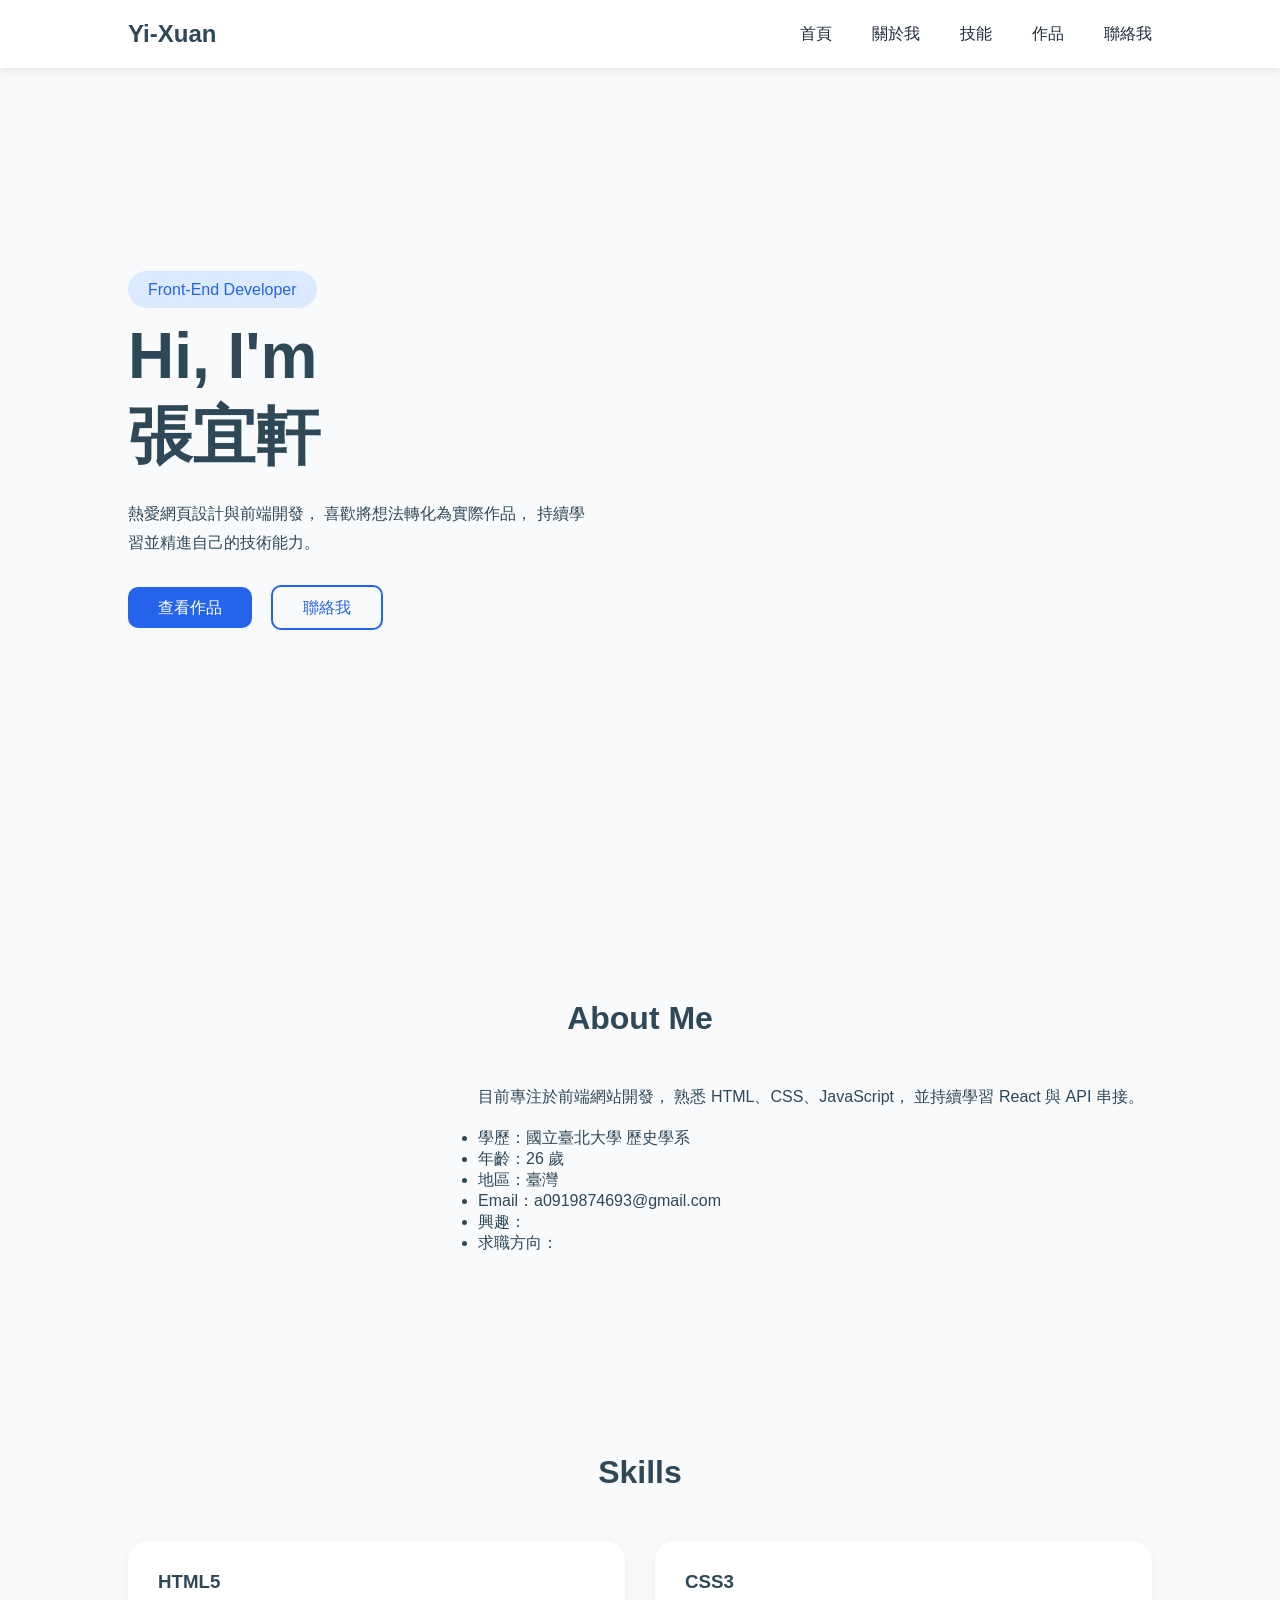
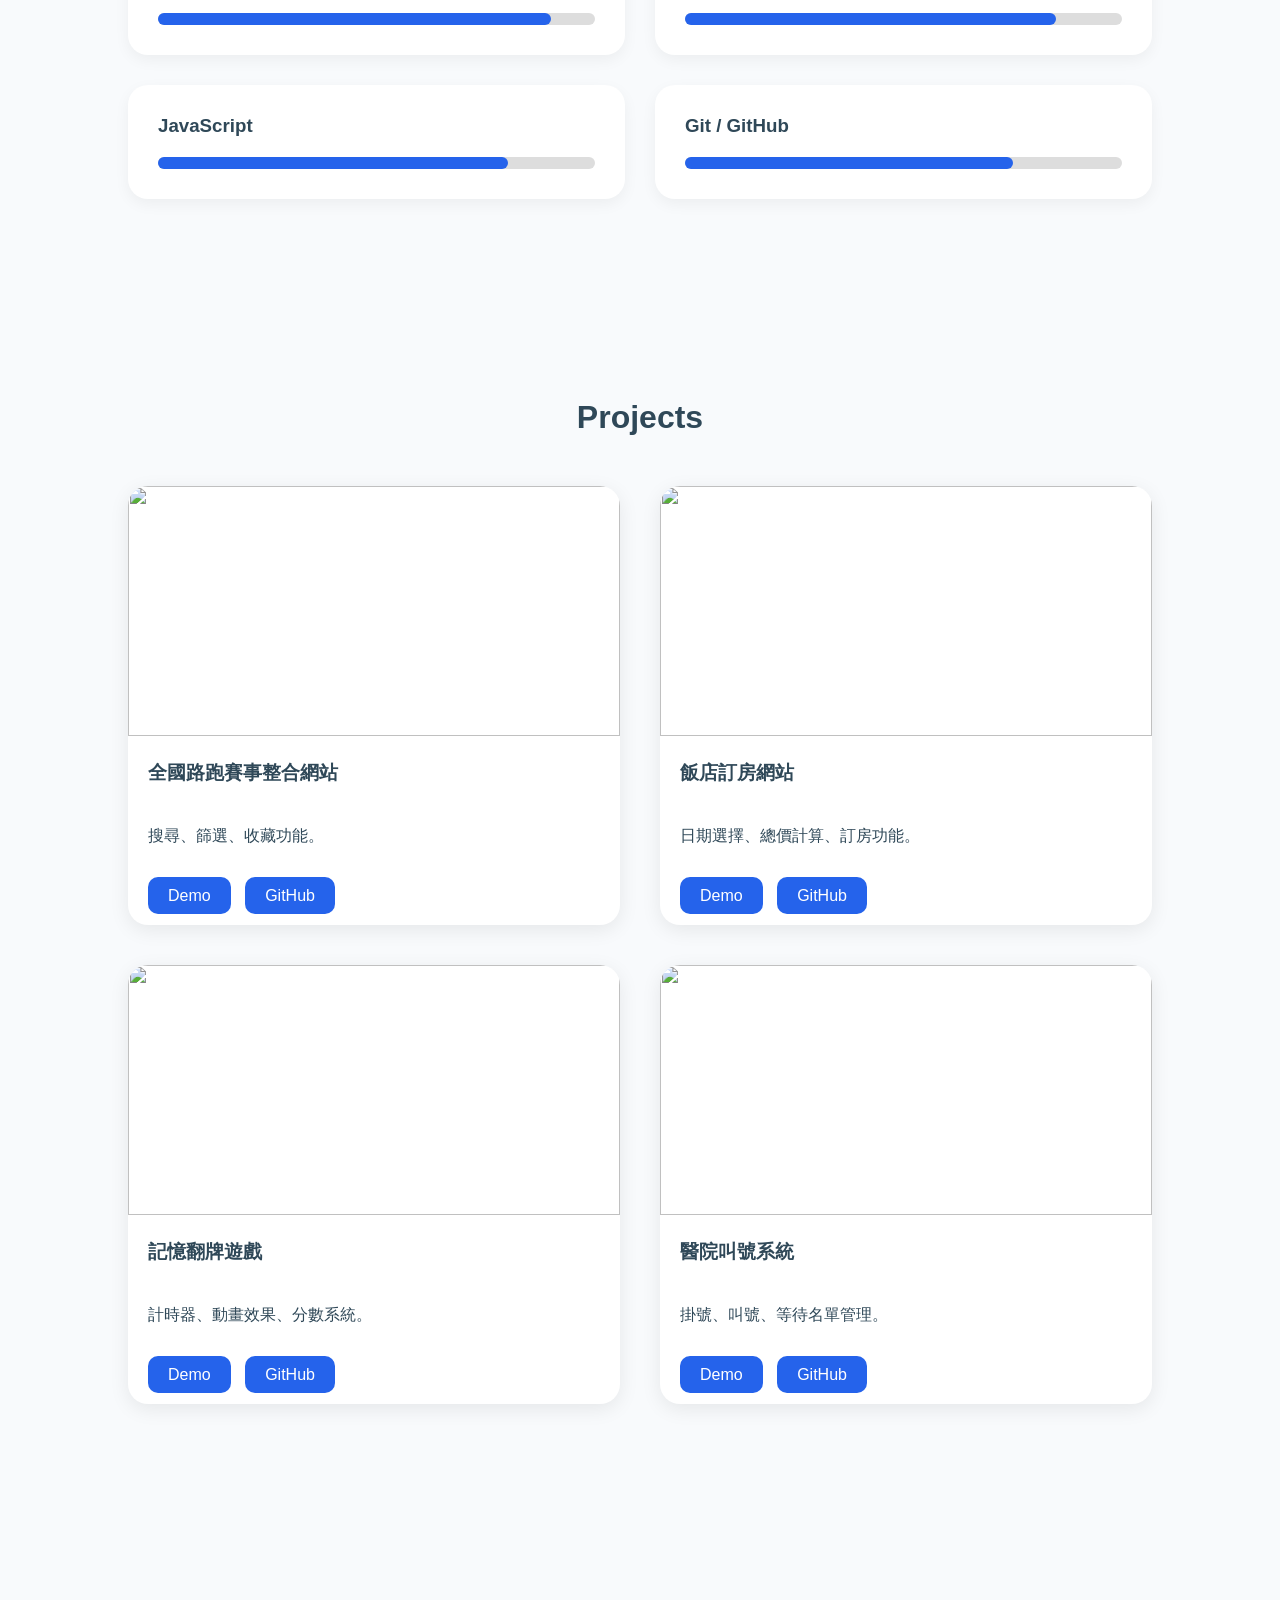
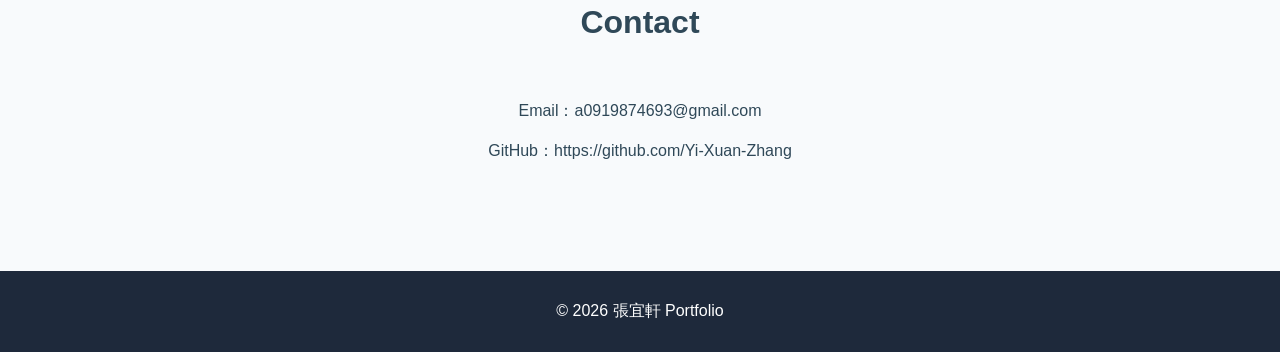
==== protfolio/index.html @ ab085207 "更新模板" ====
<!DOCTYPE html>
<html lang="zh-TW">

<head>
  <meta charset="UTF-8">
  <title>張宜軒的作品集</title>
</head>
<link rel="stylesheet" href="style.css">

<body>
  <!-- navbar -->
  <nav>
    <div class="logo">Yi-Xuan</div>
    <ul class="nav-links">
      <li><a href="#home">首頁</a></li>
      <li><a href="#about">關於我</a></li>
      <li><a href="#skills">技能</a></li>
      <li><a href="#projects">作品</a></li>
      <li><a href="#contact">聯絡我</a></li>
    </ul>
    <div class="menu-btn" id="menu-btn">
      ☰
    </div>
  </nav>
  <!-- Hero -->
  <section id="home" class="hero">
    <div class="hero-text">
      <span class="tag">Front-End Developer</span>

      <h1>Hi, I'm <br>張宜軒</h1>
      <p>
        熱愛網頁設計與前端開發，
        喜歡將想法轉化為實際作品，
        持續學習並精進自己的技術能力。
      </p>
      <a href="#projects" class="btn">查看作品</a>
      <a href="#contact" class="btn btn-outline">聯絡我</a>
    </div>
    <div class="hero-img">
      <img src="images/profile.jpg" alt="">
    </div>
  </section>

  <!-- About -->
  <section id="about">
    <h2>About Me</h2>
    <div class="about-content">
      <img src="images/profile.jpg" alt="">
      <div>
        <p>
          目前專注於前端網站開發，
          熟悉 HTML、CSS、JavaScript，
          並持續學習 React 與 API 串接。
        </p>
        <ul>
          <li>學歷：國立臺北大學 歷史學系</li>
          <li>年齡：26 歲</li>
          <li>地區：臺灣</li>
          <li>Email：a0919874693@gmail.com</li>
          <li>興趣：</li>
          <li>求職方向：</li>
        </ul>
      </div>
    </div>
  </section>

  <!-- Skills -->
  <section id="skills">
    <h2>Skills</h2>
    <div class="skills-grid">
      <div class="skill-card">
        <h3>HTML5</h3>
        <div class="bar"><span style="width:90%"></span>
        </div>
      </div>
      <div class="skill-card">
        <h3>CSS3</h3>
        <div class="bar"><span style="width:85%"></span>
        </div>
      </div>
      <div class="skill-card">
        <h3>JavaScript</h3>
        <div class="bar"><span style="width:80%"></span>
        </div>
      </div>
      <div class="skill-card">
        <h3>Git / GitHub</h3>
        <div class="bar">
          <span style="width:75%"></span>
        </div>
      </div>
    </div>
  </section>

  <!-- Projects -->
  <section id="projects">
    <h2>Projects</h2>
    <div class="project-grid">
      <div class="project-card">
        <img src="images/running.jpg" alt="">
        <h3>全國路跑賽事整合網站</h3>
        <p>搜尋、篩選、收藏功能。</p>
        <div class="project-btns">
          <a href="#">Demo</a>
          <a href="#">GitHub</a>
        </div>
      </div>
      <div class="project-card">
        <img src="images/hotel.jpg" alt="">
        <h3>飯店訂房網站</h3>
        <p>日期選擇、總價計算、訂房功能。</p>
        <div class="project-btns">
          <a href="#">Demo</a>
          <a href="#">GitHub</a>
        </div>
      </div>

      <div class="project-card">
        <img src="images/memory.jpg" alt="">
        <h3>記憶翻牌遊戲</h3>
        <p>計時器、動畫效果、分數系統。</p>
        <div class="project-btns">
          <a href="#">Demo</a>
          <a href="#">GitHub</a>
        </div>
      </div>
      <div class="project-card">
        <img src="images/hospital.jpg" alt="">
        <h3>醫院叫號系統</h3>
        <p>掛號、叫號、等待名單管理。</p>
        <div class="project-btns">
          <a href="#">Demo</a>
          <a href="#">GitHub</a>
        </div>
      </div>
    </div>

  </section>
  <!-- Contact -->
  <section id="contact">
    <h2>Contact</h2>
    <div class="contact-info">
      <p>Email：a0919874693@gmail.com</p>
      <p>GitHub：https://github.com/Yi-Xuan-Zhang</p>
    </div>
  </section>

  <footer>
    © 2026 張宜軒 Portfolio
  </footer>

  <script src="script.js"></script>
</body>

</html>
---- protfolio/style.css ----
* {
    margin: 0;
    padding: 0;
    box-sizing: border-box;
}

html {
    scroll-behavior: smooth;
}

body {
    font-family: "Segoe UI", sans-serif;
    color:  #2F4858;
    background: #f8fafc;
}

section {
    padding: 100px 10%;
}

h2 {
    text-align: center;
    margin-bottom: 50px;
    font-size: 2rem;
}

nav {
    position: fixed;
    top: 0;
    width: 100%;
    background: white;
    padding: 20px 10%;
    display: flex;
    justify-content: space-between;
    align-items: center;
    box-shadow: 0 2px 10px rgba(0, 0, 0, .1);
    z-index: 1000;
}

.logo {
    font-size: 1.5rem;
    font-weight: bold;
}

.nav-links {
    display: flex;
    gap: 40px;
    list-style: none;
}

.nav-links a {
    text-decoration: none;
    color: #1e293b;
}

.hero {
    min-height: 100vh;
    display: flex;
    align-items: center;
    gap: 80px;
}

.hero-text {
    flex: 1;
}

.hero-text h1 {
    font-size: 4rem;
    margin: 20px 0;
}

.hero-text p {
    margin-bottom: 40px;
    line-height: 1.8;
}

.hero-img {
    flex: 1;
}

.hero-img img {
    width: 100%;
    border-radius: 30px;
}

.tag {
    background: #dbeafe;
    color: #2563eb;
    padding: 10px 20px;
    border-radius: 30px;
}

.btn {
    background: #2563eb;
    color: white;
    text-decoration: none;
    padding: 12px 30px;
    border-radius: 10px;
    margin-right: 15px;
}

.btn-outline {
    background: transparent;
    border: 2px solid #2563eb;
    color: #2563eb;
}

.about-content {
    display: flex;
    gap: 50px;
    align-items: center;
}

.about-content img {
    width: 300px;
    border-radius: 20px;
}

.about-content ul {
    margin-top: 20px;
}

.skills-grid {
    display: grid;
    grid-template-columns: repeat(2, 1fr);
    gap: 30px;
}

.skill-card {
    background: white;
    padding: 30px;
    border-radius: 20px;
    box-shadow: 0 5px 15px rgba(0, 0, 0, .05);
}

.bar {
    height: 12px;
    background: #ddd;
    border-radius: 20px;
    margin-top: 20px;
}

.bar span {
    display: block;
    height: 100%;
    background: #2563eb;
    border-radius: 20px;
}

.project-grid {
    display: grid;
    grid-template-columns: repeat(2, 1fr);
    gap: 40px;
}

.project-card {
    background: white;
    border-radius: 20px;
    overflow: hidden;
    box-shadow: 0 5px 20px rgba(0, 0, 0, .08);
}

.project-card img {
    width: 100%;
    height: 250px;
    object-fit: cover;
}

.project-card h3,
.project-card p {
    padding: 20px;
}

.project-btns {
    padding: 20px;
}

.project-btns a {
    text-decoration: none;
    background: #2563eb;
    color: white;
    padding: 10px 20px;
    border-radius: 10px;
    margin-right: 10px;
}

.contact-info {
    text-align: center;
    line-height: 2.5;
}

footer {
    background: #1e293b;
    color: white;
    text-align: center;
    padding: 30px;
}
/* 手機版RWD */
.menu-btn {
    display: none;
    cursor: pointer;
    font-size: 2rem;
}

@media (max-width:768px) {

    .hero,
    .about-content {
        flex-direction: column;
    }

    .project-grid,
    .skills-grid {
        grid-template-columns: 1fr;
    }

    .menu-btn {
        display: block;
    }

    .nav-links {
        display: none;
        position: absolute;
        top: 80px;
        left: 0;
        width: 100%;
        background: white;
        flex-direction: column;
        text-align: center;
        padding: 20px;
    }

    .nav-links.show {
        display: flex;
    }

    .hero-text h1 {
        font-size: 3rem;
    }
}
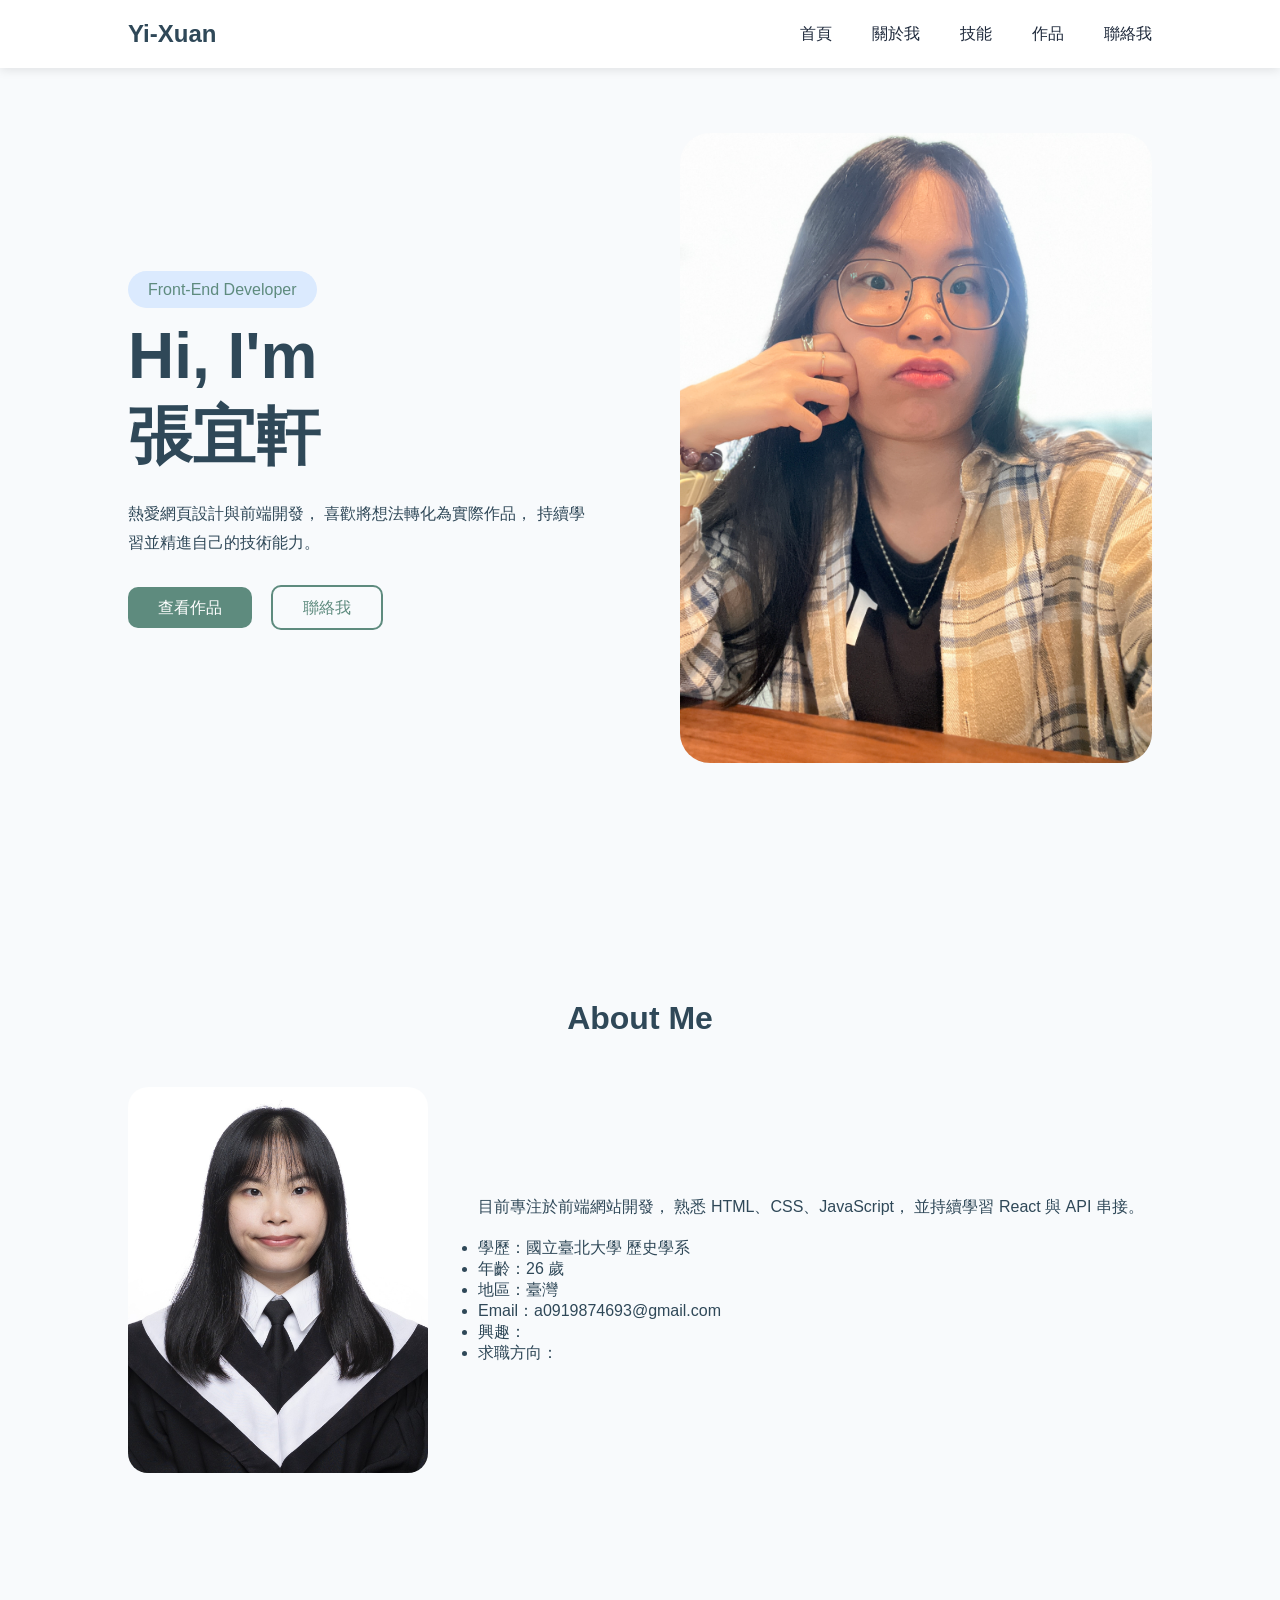
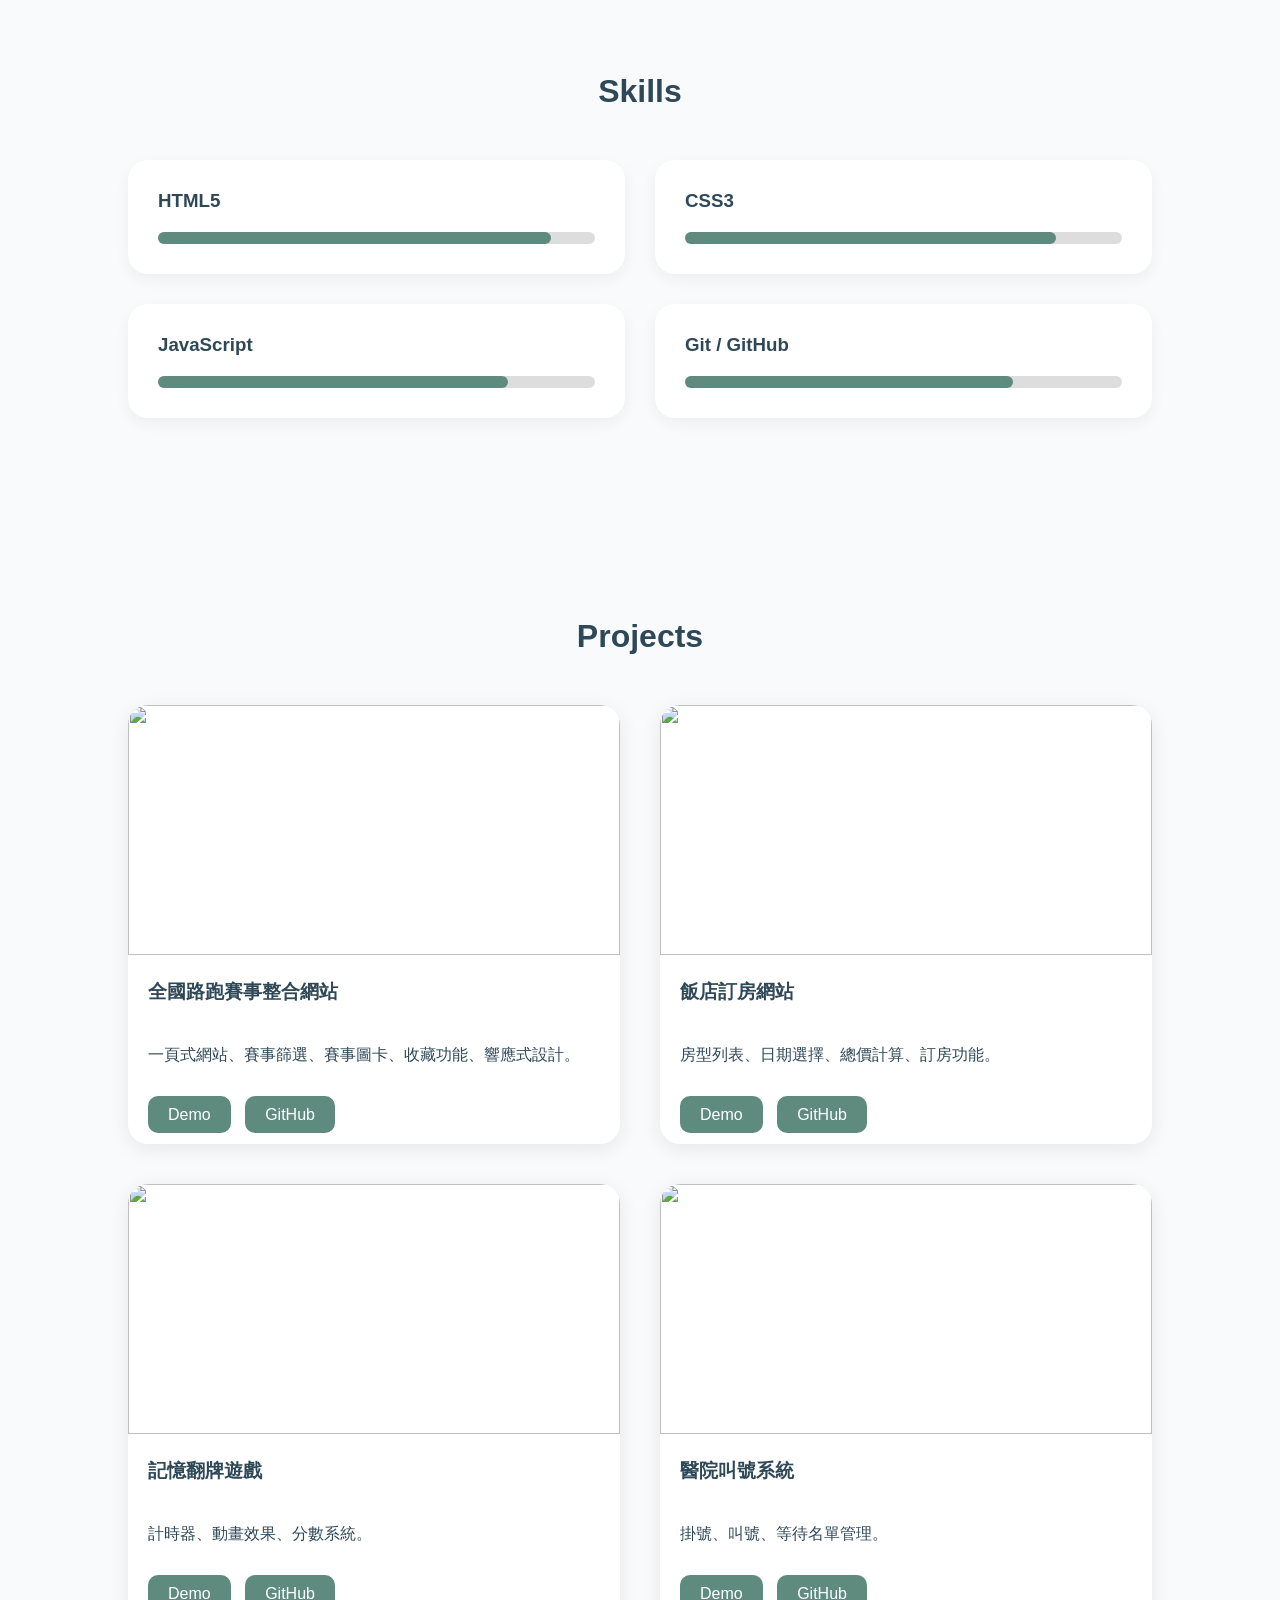
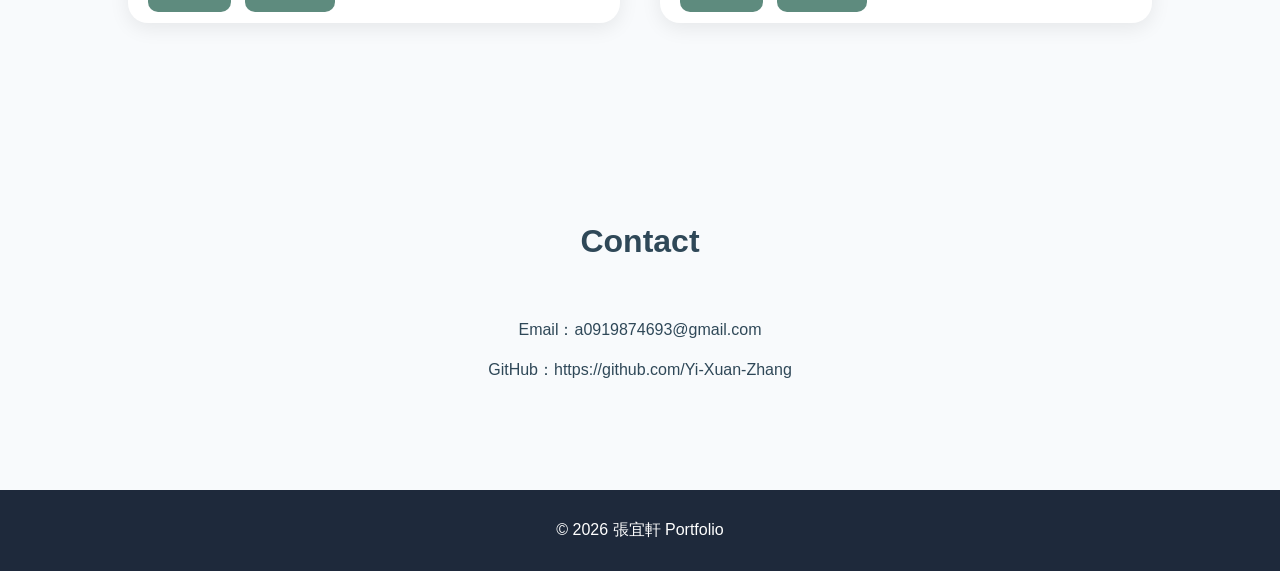
==== commit d1a1e621: "更新照片" ====
--- a/protfolio/index.html
+++ b/protfolio/index.html
@@ -6,6 +6,7 @@
   <title>張宜軒的作品集</title>
 </head>
 <link rel="stylesheet" href="style.css">
+<script src="https://kit.fontawesome.com/your-kit.js" crossorigin="anonymous"></script>
 
 <body>
   <!-- navbar -->
@@ -37,7 +38,7 @@
       <a href="#contact" class="btn btn-outline">聯絡我</a>
     </div>
     <div class="hero-img">
-      <img src="images/profile.jpg" alt="">
+      <img src="./image/profile.JPG" alt="">
     </div>
   </section>
 
@@ -45,7 +46,7 @@
   <section id="about">
     <h2>About Me</h2>
     <div class="about-content">
-      <img src="images/profile.jpg" alt="">
+      <img src="./image/畢業照.JPG" alt="">
       <div>
         <p>
           目前專注於前端網站開發，
@@ -99,7 +100,7 @@
       <div class="project-card">
         <img src="images/running.jpg" alt="">
         <h3>全國路跑賽事整合網站</h3>
-        <p>搜尋、篩選、收藏功能。</p>
+        <p>一頁式網站、賽事篩選、賽事圖卡、收藏功能、響應式設計。</p>
         <div class="project-btns">
           <a href="#">Demo</a>
           <a href="#">GitHub</a>
@@ -108,7 +109,7 @@
       <div class="project-card">
         <img src="images/hotel.jpg" alt="">
         <h3>飯店訂房網站</h3>
-        <p>日期選擇、總價計算、訂房功能。</p>
+        <p>房型列表、日期選擇、總價計算、訂房功能。</p>
         <div class="project-btns">
           <a href="#">Demo</a>
           <a href="#">GitHub</a>
--- a/protfolio/style.css
+++ b/protfolio/style.css
@@ -85,13 +85,13 @@
 
 .tag {
     background: #dbeafe;
-    color: #2563eb;
+    color: #5E8B7E;
     padding: 10px 20px;
     border-radius: 30px;
 }
 
 .btn {
-    background: #2563eb;
+    background: #5E8B7E;
     color: white;
     text-decoration: none;
     padding: 12px 30px;
@@ -101,8 +101,8 @@
 
 .btn-outline {
     background: transparent;
-    border: 2px solid #2563eb;
-    color: #2563eb;
+    border: 2px solid #5E8B7E;
+    color: #5E8B7E;
 }
 
 .about-content {
@@ -143,7 +143,7 @@
 .bar span {
     display: block;
     height: 100%;
-    background: #2563eb;
+    background: #5E8B7E;
     border-radius: 20px;
 }
 
@@ -177,7 +177,7 @@
 
 .project-btns a {
     text-decoration: none;
-    background: #2563eb;
+    background: #5E8B7E;
     color: white;
     padding: 10px 20px;
     border-radius: 10px;
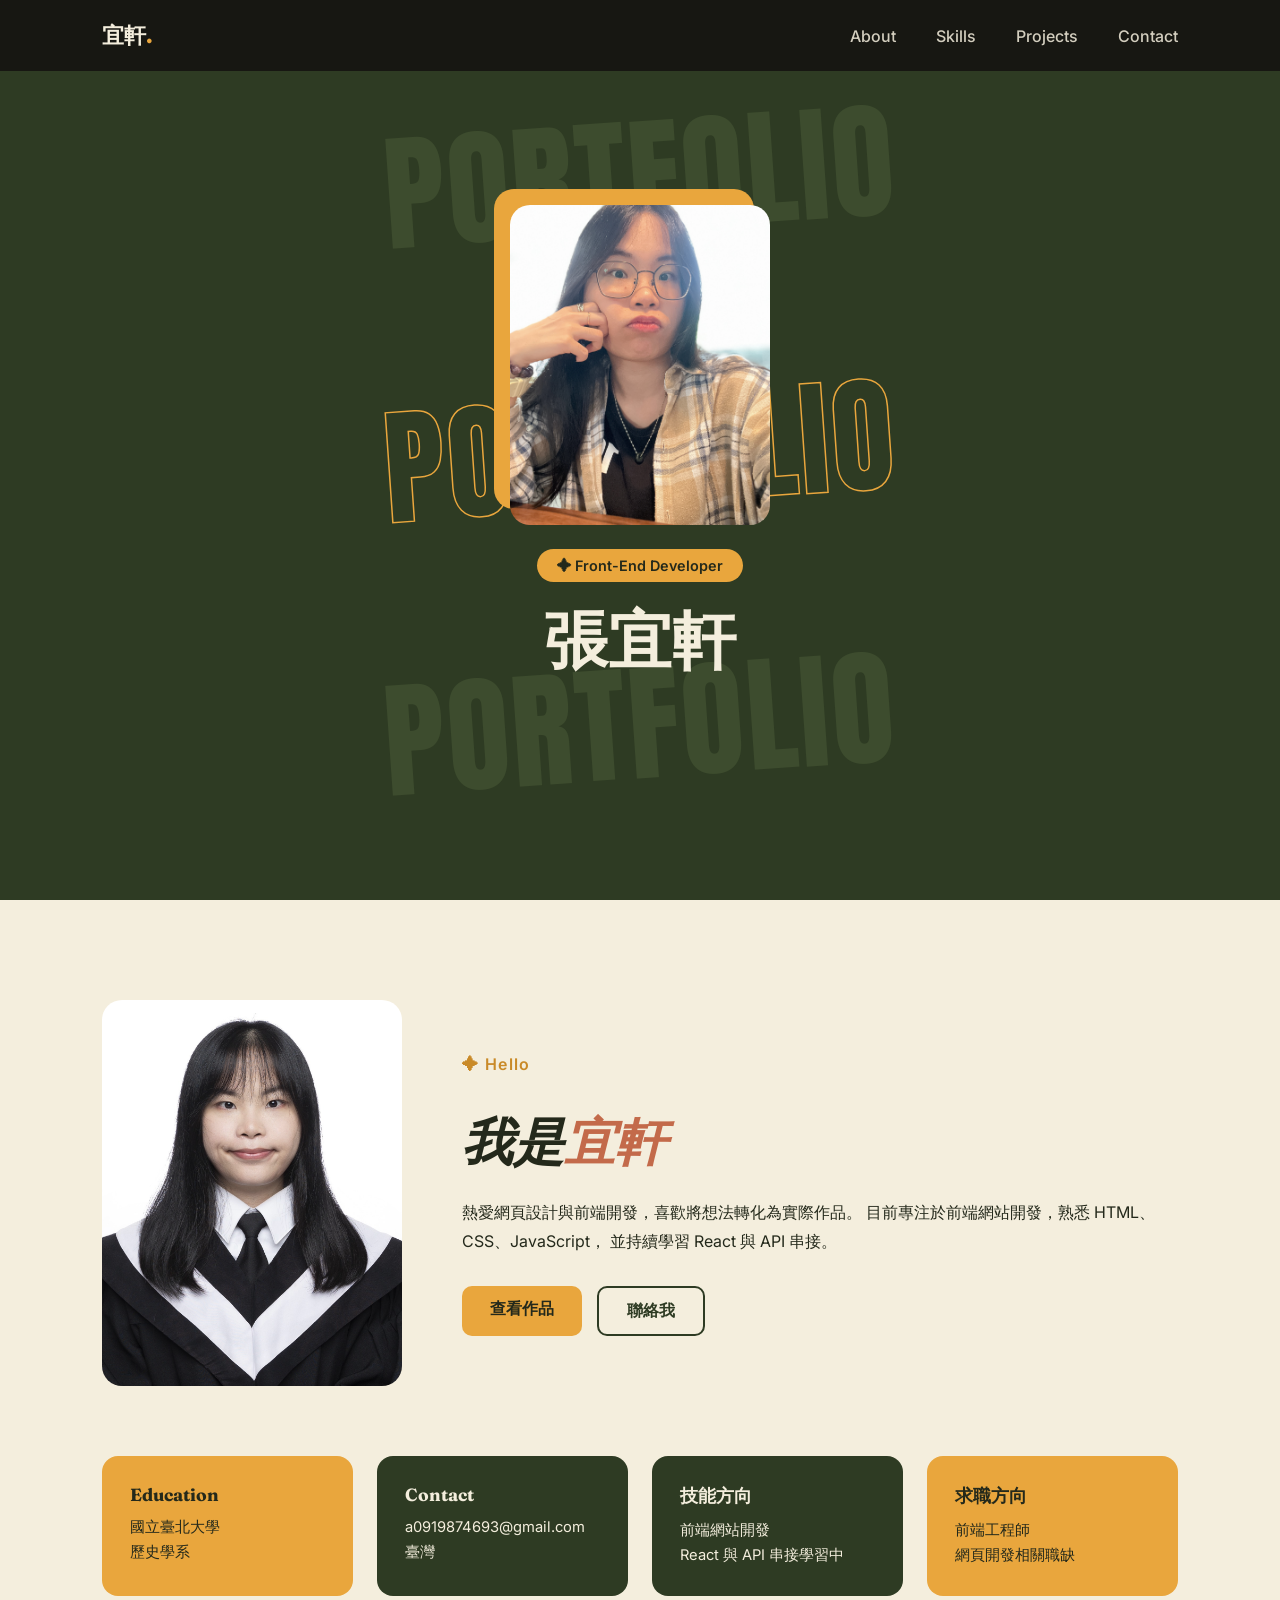
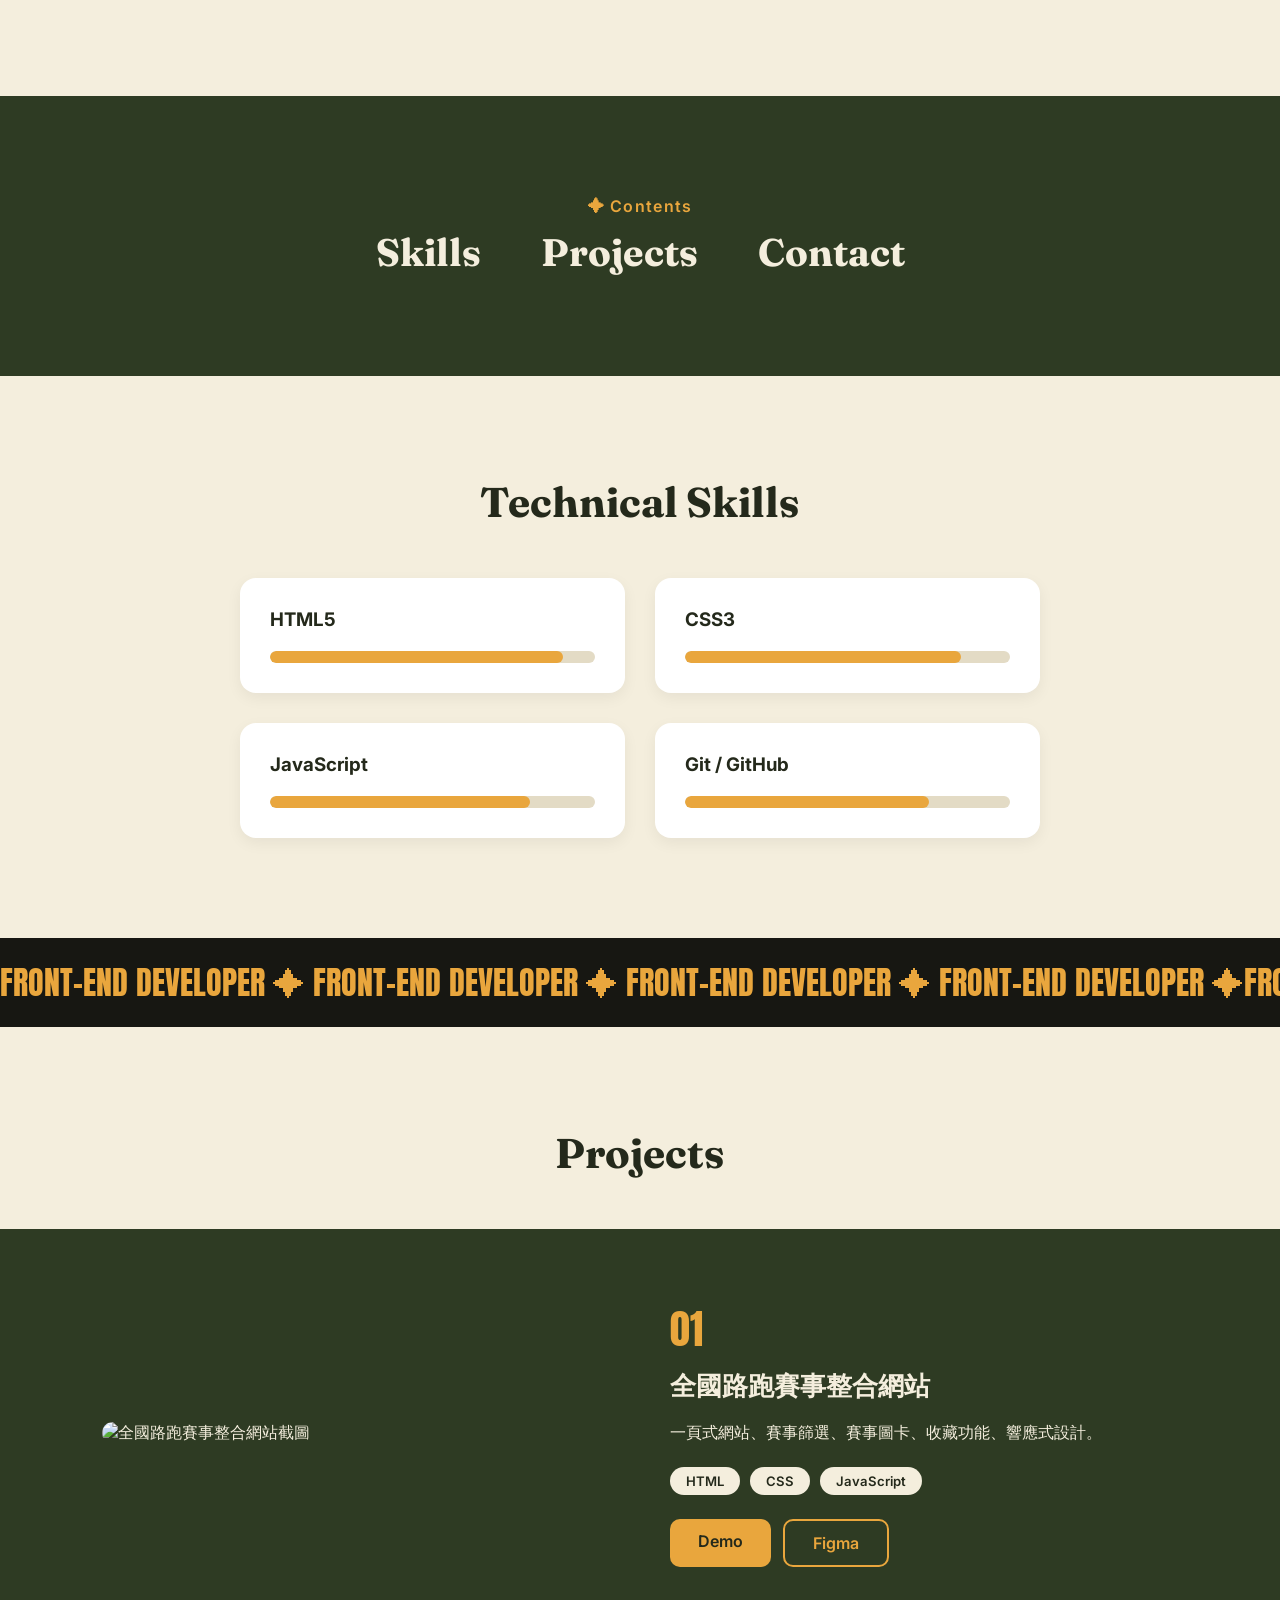
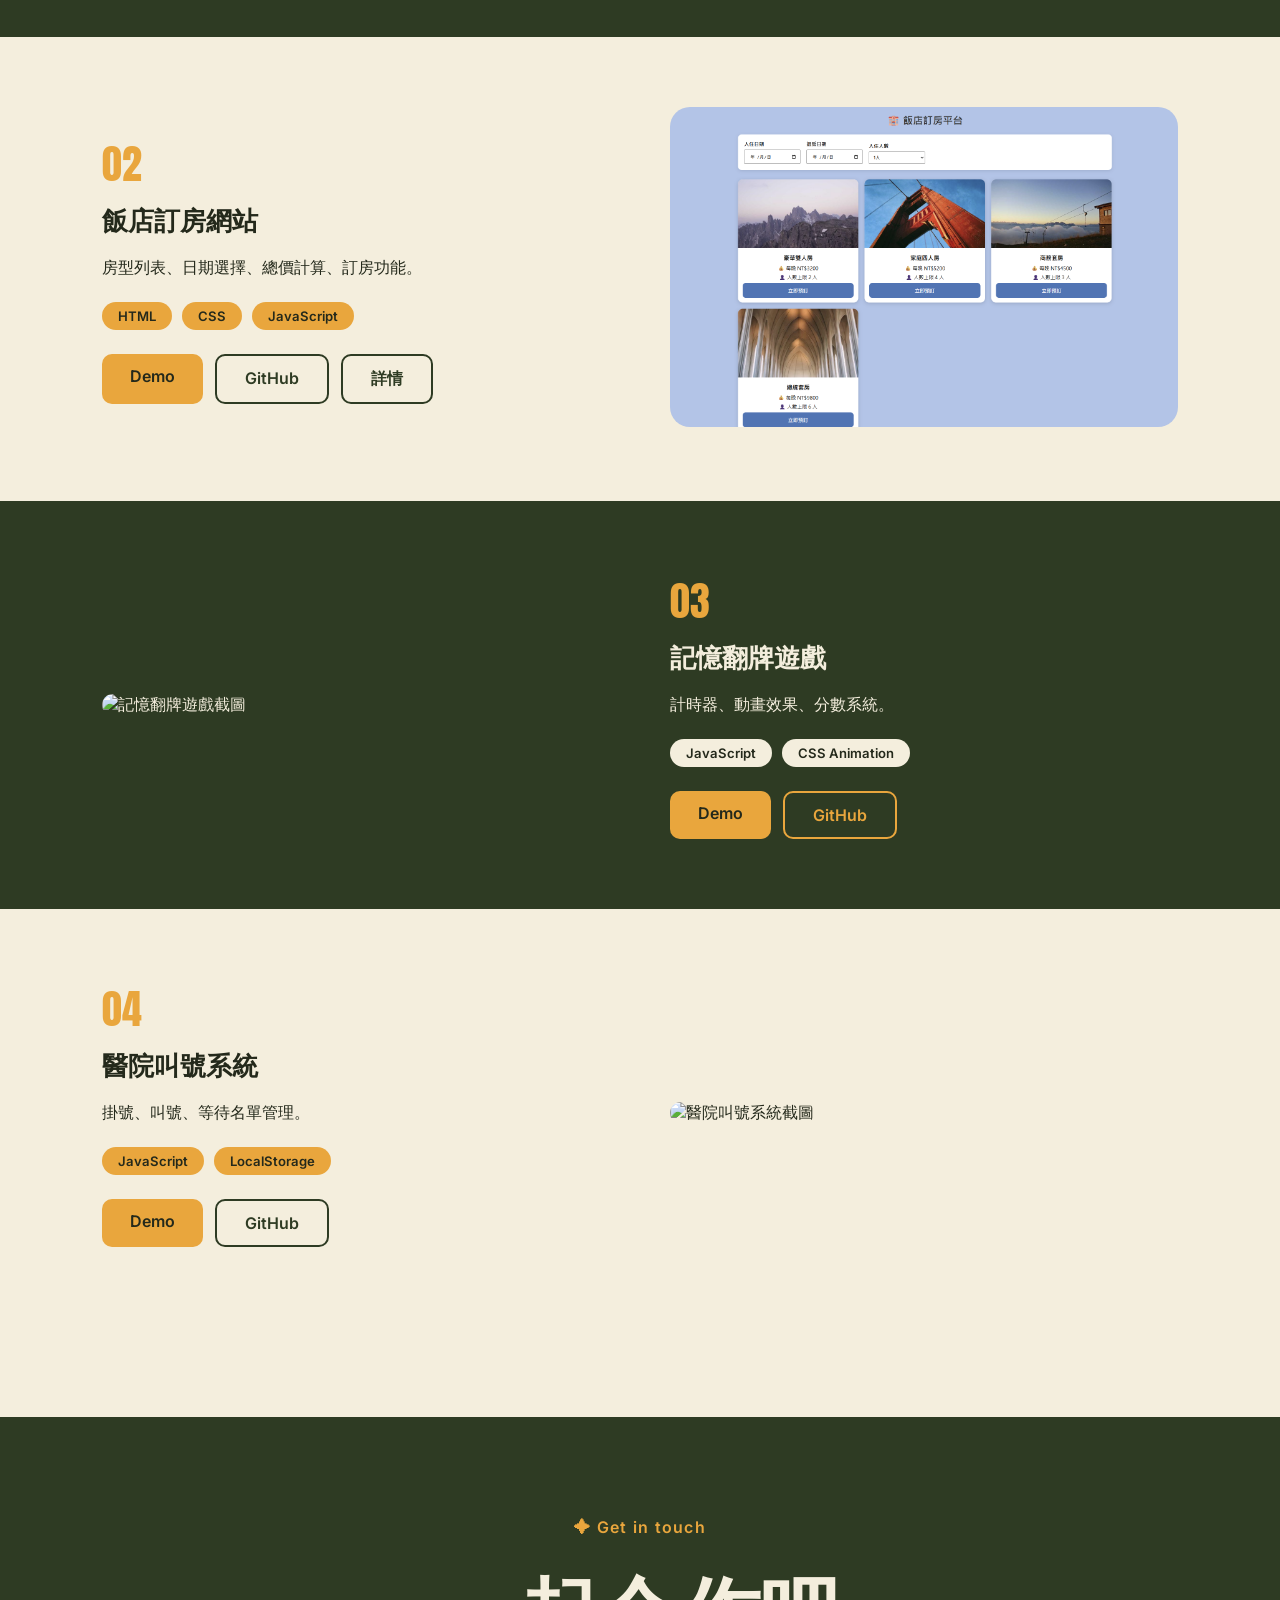
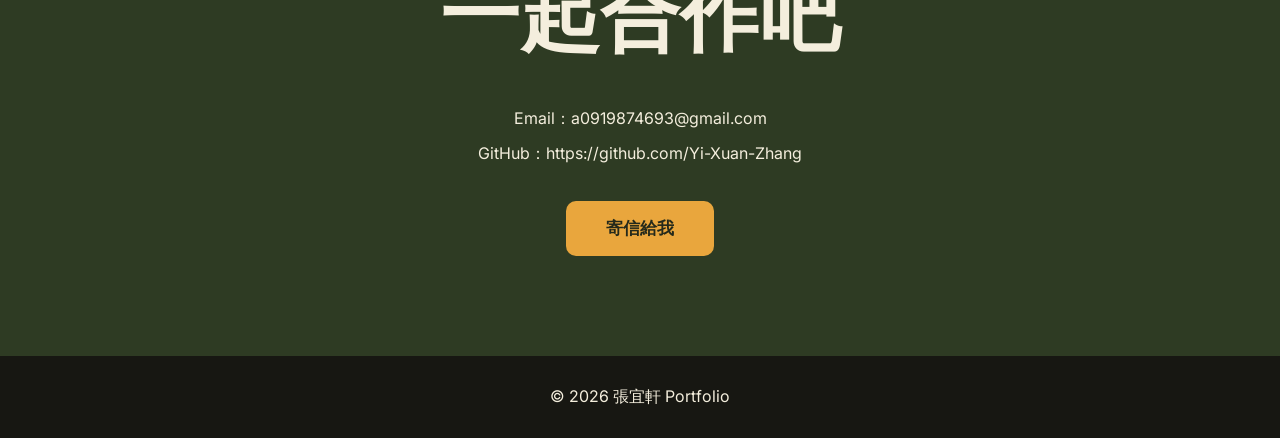
==== commit b3930d91: "更新" ====
--- a/protfolio/index.html
+++ b/protfolio/index.html
@@ -3,147 +3,210 @@
 
 <head>
   <meta charset="UTF-8">
+  <meta name="viewport" content="width=device-width, initial-scale=1.0">
   <title>張宜軒的作品集</title>
+  <link rel="preconnect" href="https://fonts.googleapis.com">
+  <link rel="preconnect" href="https://fonts.gstatic.com" crossorigin>
+  <link href="https://fonts.googleapis.com/css2?family=Anton&family=Fraunces:ital,wght@0,600;0,700;0,900;1,600&family=Inter:wght@400;500;600&display=swap" rel="stylesheet">
+  <link rel="stylesheet" href="style.css">
 </head>
-<link rel="stylesheet" href="style.css">
-<script src="https://kit.fontawesome.com/your-kit.js" crossorigin="anonymous"></script>
 
 <body>
-  <!-- navbar -->
+  <!-- Nav -->
   <nav>
-    <div class="logo">Yi-Xuan</div>
-    <ul class="nav-links">
-      <li><a href="#home">首頁</a></li>
-      <li><a href="#about">關於我</a></li>
-      <li><a href="#skills">技能</a></li>
-      <li><a href="#projects">作品</a></li>
-      <li><a href="#contact">聯絡我</a></li>
+    <div class="logo">宜軒<span class="dot">.</span></div>
+    <ul class="nav-links" id="nav-links">
+      <li><a href="#about">About</a></li>
+      <li><a href="#skills">Skills</a></li>
+      <li><a href="#projects">Projects</a></li>
+      <li><a href="#contact">Contact</a></li>
     </ul>
-    <div class="menu-btn" id="menu-btn">
-      ☰
-    </div>
+    <button class="menu-btn" id="menu-btn" aria-label="開啟選單" aria-expanded="false">☰</button>
   </nav>
+
   <!-- Hero -->
-  <section id="home" class="hero">
-    <div class="hero-text">
-      <span class="tag">Front-End Developer</span>
-
-      <h1>Hi, I'm <br>張宜軒</h1>
-      <p>
-        熱愛網頁設計與前端開發，
-        喜歡將想法轉化為實際作品，
-        持續學習並精進自己的技術能力。
-      </p>
-      <a href="#projects" class="btn">查看作品</a>
-      <a href="#contact" class="btn btn-outline">聯絡我</a>
-    </div>
-    <div class="hero-img">
-      <img src="./image/profile.JPG" alt="">
-    </div>
-  </section>
-
-  <!-- About -->
-  <section id="about">
-    <h2>About Me</h2>
-    <div class="about-content">
-      <img src="./image/畢業照.JPG" alt="">
-      <div>
+  <section class="hero" id="home">
+    <div class="hero-marquee" aria-hidden="true">
+      <span>PORTFOLIO</span>
+      <span class="outline">PORTFOLIO</span>
+      <span>PORTFOLIO</span>
+    </div>
+    <div class="hero-inner">
+      <div class="hero-photo-wrap">
+        <img class="hero-photo" src="./image/profile.JPG" alt="張宜軒">
+      </div>
+      <div class="hero-caption">
+        <span class="tag">✦ Front-End Developer</span>
+        <h1>張宜軒</h1>
+      </div>
+    </div>
+  </section>
+
+  <!-- Hello / About -->
+  <section class="hello" id="about">
+    <div class="hello-inner">
+      <img class="hello-photo" src="./image/畢業照.JPG" alt="張宜軒的畢業照">
+      <div class="hello-text">
+        <p class="eyebrow">✦ Hello</p>
+        <h2 class="script">我是<em>宜軒</em></h2>
         <p>
-          目前專注於前端網站開發，
-          熟悉 HTML、CSS、JavaScript，
+          熱愛網頁設計與前端開發，喜歡將想法轉化為實際作品。
+          目前專注於前端網站開發，熟悉 HTML、CSS、JavaScript，
           並持續學習 React 與 API 串接。
         </p>
-        <ul>
-          <li>學歷：國立臺北大學 歷史學系</li>
-          <li>年齡：26 歲</li>
-          <li>地區：臺灣</li>
-          <li>Email：a0919874693@gmail.com</li>
-          <li>興趣：</li>
-          <li>求職方向：</li>
-        </ul>
-      </div>
-    </div>
+        <div class="cta-group">
+          <a href="#projects" class="btn">查看作品</a>
+          <a href="#contact" class="btn btn-outline">聯絡我</a>
+        </div>
+      </div>
+    </div>
+
+    <div class="info-grid">
+      <div class="info-card card-mustard">
+        <h3>Education</h3>
+        <p>國立臺北大學<br>歷史學系</p>
+      </div>
+      <div class="info-card card-dark">
+        <h3>Contact</h3>
+        <p>a0919874693@gmail.com<br>臺灣</p>
+      </div>
+      <div class="info-card card-dark">
+        <h3>技能方向</h3>
+        <p>前端網站開發<br>React 與 API 串接學習中</p>
+      </div>
+      <div class="info-card card-mustard">
+        <h3>求職方向</h3>
+        <p>前端工程師<br>網頁開發相關職缺</p>
+      </div>
+    </div>
+  </section>
+
+  <!-- Contents 大字索引 -->
+  <section class="contents-banner">
+    <p class="eyebrow eyebrow-light">✦ Contents</p>
+    <ul>
+      <li><a href="#skills">Skills</a></li>
+      <li><a href="#projects">Projects</a></li>
+      <li><a href="#contact">Contact</a></li>
+    </ul>
   </section>
 
   <!-- Skills -->
   <section id="skills">
-    <h2>Skills</h2>
+    <h2>Technical Skills</h2>
     <div class="skills-grid">
       <div class="skill-card">
         <h3>HTML5</h3>
-        <div class="bar"><span style="width:90%"></span>
-        </div>
+        <div class="bar"><span style="width:90%"></span></div>
       </div>
       <div class="skill-card">
         <h3>CSS3</h3>
-        <div class="bar"><span style="width:85%"></span>
-        </div>
+        <div class="bar"><span style="width:85%"></span></div>
       </div>
       <div class="skill-card">
         <h3>JavaScript</h3>
-        <div class="bar"><span style="width:80%"></span>
-        </div>
+        <div class="bar"><span style="width:80%"></span></div>
       </div>
       <div class="skill-card">
         <h3>Git / GitHub</h3>
-        <div class="bar">
-          <span style="width:75%"></span>
-        </div>
-      </div>
-    </div>
-  </section>
+        <div class="bar"><span style="width:75%"></span></div>
+      </div>
+    </div>
+  </section>
+
+  <!-- 跑馬燈分隔 -->
+  <div class="marquee-banner" aria-hidden="true">
+    <div class="marquee-track">
+      <span>FRONT-END DEVELOPER ✦ FRONT-END DEVELOPER ✦ FRONT-END DEVELOPER ✦ FRONT-END DEVELOPER ✦ </span>
+      <span>FRONT-END DEVELOPER ✦ FRONT-END DEVELOPER ✦ FRONT-END DEVELOPER ✦ FRONT-END DEVELOPER ✦ </span>
+    </div>
+  </div>
 
   <!-- Projects -->
-  <section id="projects">
+  <section id="projects" class="projects">
     <h2>Projects</h2>
-    <div class="project-grid">
-      <div class="project-card">
-        <img src="images/running.jpg" alt="">
+
+    <div class="project-block">
+      <div class="project-media"><img src="images/running.jpg" alt="全國路跑賽事整合網站截圖"></div>
+      <div class="project-info">
+        <span class="project-num">01</span>
         <h3>全國路跑賽事整合網站</h3>
         <p>一頁式網站、賽事篩選、賽事圖卡、收藏功能、響應式設計。</p>
-        <div class="project-btns">
-          <a href="#">Demo</a>
-          <a href="#">GitHub</a>
-        </div>
-      </div>
-      <div class="project-card">
-        <img src="images/hotel.jpg" alt="">
+        <div class="tools-row">
+          <span class="tool-tag">HTML</span>
+          <span class="tool-tag">CSS</span>
+          <span class="tool-tag">JavaScript</span>
+        </div>
+        <div class="project-btns">
+          <a href="#" class="btn">Demo</a>
+          <a href="#" class="btn btn-outline">Figma</a>
+        </div>
+      </div>
+    </div>
+
+    <div class="project-block">
+      <div class="project-media"><img src="image/hotel-home.png" alt="飯店訂房網站截圖"></div>
+      <div class="project-info">
+        <span class="project-num">02</span>
         <h3>飯店訂房網站</h3>
         <p>房型列表、日期選擇、總價計算、訂房功能。</p>
-        <div class="project-btns">
-          <a href="#">Demo</a>
-          <a href="#">GitHub</a>
-        </div>
-      </div>
-
-      <div class="project-card">
-        <img src="images/memory.jpg" alt="">
+        <div class="tools-row">
+          <span class="tool-tag">HTML</span>
+          <span class="tool-tag">CSS</span>
+          <span class="tool-tag">JavaScript</span>
+        </div>
+        <div class="project-btns">
+          <a href="https://Yi-Xuan-Zhang.github.io/hotel-booking/" class="btn">Demo</a>
+          <a href="https://github.com/Yi-Xuan-Zhang/hotel-booking" class="btn btn-outline">GitHub</a>
+          <a href="hotel.html" class="btn btn-outline">詳情</a>
+        </div>
+      </div>
+    </div>
+
+    <div class="project-block">
+      <div class="project-media"><img src="images/memory.jpg" alt="記憶翻牌遊戲截圖"></div>
+      <div class="project-info">
+        <span class="project-num">03</span>
         <h3>記憶翻牌遊戲</h3>
         <p>計時器、動畫效果、分數系統。</p>
-        <div class="project-btns">
-          <a href="#">Demo</a>
-          <a href="#">GitHub</a>
-        </div>
-      </div>
-      <div class="project-card">
-        <img src="images/hospital.jpg" alt="">
+        <div class="tools-row">
+          <span class="tool-tag">JavaScript</span>
+          <span class="tool-tag">CSS Animation</span>
+        </div>
+        <div class="project-btns">
+          <a href="#" class="btn">Demo</a>
+          <a href="#" class="btn btn-outline">GitHub</a>
+        </div>
+      </div>
+    </div>
+
+    <div class="project-block">
+      <div class="project-media"><img src="images/hospital.jpg" alt="醫院叫號系統截圖"></div>
+      <div class="project-info">
+        <span class="project-num">04</span>
         <h3>醫院叫號系統</h3>
         <p>掛號、叫號、等待名單管理。</p>
-        <div class="project-btns">
-          <a href="#">Demo</a>
-          <a href="#">GitHub</a>
-        </div>
-      </div>
-    </div>
-
-  </section>
-  <!-- Contact -->
-  <section id="contact">
-    <h2>Contact</h2>
+        <div class="tools-row">
+          <span class="tool-tag">JavaScript</span>
+          <span class="tool-tag">LocalStorage</span>
+        </div>
+        <div class="project-btns">
+          <a href="https://yixuan123.github.io/hospital-queue/" class="btn">Demo</a>
+          <a href="#" class="btn btn-outline">GitHub</a>
+        </div>
+      </div>
+    </div>
+  </section>
+
+  <!-- Contact / Thank you -->
+  <section id="contact" class="contact">
+    <p class="eyebrow eyebrow-light">✦ Get in touch</p>
+    <h2 class="thankyou">一起合作吧</h2>
     <div class="contact-info">
       <p>Email：a0919874693@gmail.com</p>
       <p>GitHub：https://github.com/Yi-Xuan-Zhang</p>
     </div>
+    <a href="mailto:a0919874693@gmail.com" class="btn btn-lg">寄信給我</a>
   </section>
 
   <footer>
--- a/protfolio/style.css
+++ b/protfolio/style.css
@@ -4,42 +4,76 @@
     box-sizing: border-box;
 }
 
+:root {
+    --green: #2E3B23;
+    --green-soft: #3D4C2E;
+    --cream: #F4EEDD;
+    --mustard: #E9A63D;
+    --mustard-dark: #C98A28;
+    --rust: #C36A4A;
+    --black: #171712;
+    --text-dark: #24291B;
+    --font-display: "Anton", sans-serif;
+    --font-headline: "Fraunces", serif;
+    --font-body: "Inter", sans-serif;
+}
+
 html {
     scroll-behavior: smooth;
 }
 
 body {
-    font-family: "Segoe UI", sans-serif;
-    color:  #2F4858;
-    background: #f8fafc;
+    font-family: var(--font-body);
+    color: var(--text-dark);
+    background: var(--cream);
+    overflow-x: hidden;
 }
 
 section {
-    padding: 100px 10%;
+    padding: 100px 8%;
 }
 
 h2 {
+    font-family: var(--font-headline);
+    font-weight: 700;
+    font-size: clamp(2rem, 4vw, 2.6rem);
     text-align: center;
     margin-bottom: 50px;
-    font-size: 2rem;
-}
-
+}
+
+.eyebrow {
+    font-weight: 600;
+    letter-spacing: 0.08em;
+    color: var(--mustard-dark);
+    margin-bottom: 12px;
+}
+
+.eyebrow-light {
+    color: var(--mustard);
+}
+
+/* ---------- Nav ---------- */
 nav {
     position: fixed;
     top: 0;
     width: 100%;
-    background: white;
-    padding: 20px 10%;
+    background: var(--black);
+    padding: 20px 8%;
     display: flex;
     justify-content: space-between;
     align-items: center;
-    box-shadow: 0 2px 10px rgba(0, 0, 0, .1);
     z-index: 1000;
 }
 
 .logo {
-    font-size: 1.5rem;
-    font-weight: bold;
+    font-family: var(--font-headline);
+    font-weight: 700;
+    font-size: 1.4rem;
+    color: var(--cream);
+}
+
+.logo .dot {
+    color: var(--mustard);
 }
 
 .nav-links {
@@ -50,168 +84,453 @@
 
 .nav-links a {
     text-decoration: none;
-    color: #1e293b;
-}
-
+    color: var(--cream);
+    font-weight: 500;
+    opacity: 0.85;
+    transition: opacity 0.2s, color 0.2s;
+}
+
+.nav-links a:hover {
+    opacity: 1;
+    color: var(--mustard);
+}
+
+.menu-btn {
+    display: none;
+    background: none;
+    border: none;
+    color: var(--cream);
+    font-size: 1.6rem;
+    cursor: pointer;
+}
+
+/* ---------- Hero ---------- */
 .hero {
-    min-height: 100vh;
+    position: relative;
+    min-height: 100dvh;
+    background: var(--green);
     display: flex;
     align-items: center;
-    gap: 80px;
-}
-
-.hero-text {
-    flex: 1;
-}
-
-.hero-text h1 {
-    font-size: 4rem;
-    margin: 20px 0;
-}
-
-.hero-text p {
-    margin-bottom: 40px;
+    justify-content: center;
+    overflow: hidden;
+    padding-top: 90px;
+}
+
+.hero-marquee {
+    position: absolute;
+    inset: 0;
+    display: flex;
+    flex-direction: column;
+    justify-content: space-evenly;
+    z-index: 0;
+    pointer-events: none;
+}
+
+.hero-marquee span {
+    font-family: var(--font-display);
+    font-size: clamp(4rem, 12vw, 8rem);
+    color: var(--green-soft);
+    white-space: nowrap;
+    text-align: center;
+    transform: rotate(-4deg);
+    letter-spacing: 0.02em;
+}
+
+.hero-marquee .outline {
+    color: transparent;
+    -webkit-text-stroke: 1.5px var(--mustard);
+}
+
+.hero-inner {
+    position: relative;
+    z-index: 1;
+    display: flex;
+    flex-direction: column;
+    align-items: center;
+    gap: 24px;
+}
+
+.hero-photo-wrap {
+    position: relative;
+    width: 260px;
+    height: 320px;
+}
+
+.hero-photo-wrap::before {
+    content: "";
+    position: absolute;
+    inset: -16px 0 0 -16px;
+    width: 100%;
+    height: 100%;
+    background: var(--mustard);
+    border-radius: 20px;
+    z-index: 0;
+}
+
+.hero-photo {
+    position: relative;
+    z-index: 1;
+    width: 100%;
+    height: 100%;
+    object-fit: cover;
+    border-radius: 20px;
+    filter: grayscale(15%);
+}
+
+.hero-caption {
+    text-align: center;
+}
+
+.tag {
+    display: inline-block;
+    background: var(--mustard);
+    color: var(--text-dark);
+    padding: 8px 20px;
+    border-radius: 30px;
+    font-size: 0.9rem;
+    font-weight: 600;
+    margin-bottom: 16px;
+}
+
+.hero-caption h1 {
+    font-family: var(--font-headline);
+    font-weight: 900;
+    font-size: clamp(2.5rem, 6vw, 4rem);
+    color: var(--cream);
+}
+
+/* ---------- Hello / About ---------- */
+.hello {
+    background: var(--cream);
+}
+
+.hello-inner {
+    display: flex;
+    gap: 60px;
+    align-items: center;
+    margin-bottom: 70px;
+}
+
+.hello-photo {
+    width: 300px;
+    border-radius: 20px;
+    flex-shrink: 0;
+    filter: grayscale(15%);
+}
+
+.hello-text h2.script {
+    font-family: var(--font-headline);
+    font-style: italic;
+    font-weight: 600;
+    font-size: clamp(2.2rem, 5vw, 3.2rem);
+    text-align: left;
+    margin-bottom: 20px;
+}
+
+.hello-text h2.script em {
+    color: var(--rust);
+    font-style: italic;
+}
+
+.hello-text p {
     line-height: 1.8;
-}
-
-.hero-img {
-    flex: 1;
-}
-
-.hero-img img {
-    width: 100%;
-    border-radius: 30px;
-}
-
-.tag {
-    background: #dbeafe;
-    color: #5E8B7E;
-    padding: 10px 20px;
-    border-radius: 30px;
+    margin-bottom: 30px;
+}
+
+.cta-group {
+    display: flex;
+    gap: 15px;
+    flex-wrap: wrap;
 }
 
 .btn {
-    background: #5E8B7E;
-    color: white;
+    display: inline-block;
+    background: var(--mustard);
+    color: var(--text-dark);
     text-decoration: none;
-    padding: 12px 30px;
+    padding: 12px 28px;
     border-radius: 10px;
-    margin-right: 15px;
+    font-weight: 600;
+    transition: background 0.2s, transform 0.2s;
+}
+
+.btn:hover {
+    background: var(--mustard-dark);
+    transform: translateY(-2px);
 }
 
 .btn-outline {
     background: transparent;
-    border: 2px solid #5E8B7E;
-    color: #5E8B7E;
-}
-
-.about-content {
-    display: flex;
-    gap: 50px;
-    align-items: center;
-}
-
-.about-content img {
-    width: 300px;
-    border-radius: 20px;
-}
-
-.about-content ul {
-    margin-top: 20px;
-}
-
+    border: 2px solid var(--green);
+    color: var(--green);
+}
+
+.btn-outline:hover {
+    background: var(--green);
+    color: var(--cream);
+}
+
+.btn-lg {
+    padding: 16px 40px;
+    font-size: 1.05rem;
+}
+
+a:focus-visible,
+.btn:focus-visible {
+    outline: 2px solid var(--mustard);
+    outline-offset: 2px;
+}
+
+.info-grid {
+    display: grid;
+    grid-template-columns: repeat(4, 1fr);
+    gap: 24px;
+}
+
+.info-card {
+    padding: 28px;
+    border-radius: 16px;
+}
+
+.info-card h3 {
+    font-family: var(--font-headline);
+    font-weight: 700;
+    margin-bottom: 10px;
+    font-size: 1.1rem;
+}
+
+.info-card p {
+    line-height: 1.7;
+    font-size: 0.92rem;
+}
+
+.card-mustard {
+    background: var(--mustard);
+    color: var(--text-dark);
+}
+
+.card-dark {
+    background: var(--green);
+    color: var(--cream);
+}
+
+/* ---------- Contents banner ---------- */
+.contents-banner {
+    background: var(--green);
+    text-align: center;
+}
+
+.contents-banner ul {
+    list-style: none;
+    display: flex;
+    justify-content: center;
+    gap: 60px;
+    flex-wrap: wrap;
+}
+
+.contents-banner a {
+    font-family: var(--font-headline);
+    font-weight: 700;
+    font-size: clamp(1.6rem, 3vw, 2.4rem);
+    color: var(--cream);
+    text-decoration: none;
+    transition: color 0.2s;
+}
+
+.contents-banner a:hover {
+    color: var(--mustard);
+}
+
+/* ---------- Skills ---------- */
 .skills-grid {
     display: grid;
     grid-template-columns: repeat(2, 1fr);
     gap: 30px;
+    max-width: 800px;
+    margin: 0 auto;
 }
 
 .skill-card {
     background: white;
     padding: 30px;
-    border-radius: 20px;
-    box-shadow: 0 5px 15px rgba(0, 0, 0, .05);
+    border-radius: 16px;
+    box-shadow: 0 5px 15px rgba(0, 0, 0, .06);
 }
 
 .bar {
     height: 12px;
-    background: #ddd;
+    background: #E3DBC5;
     border-radius: 20px;
     margin-top: 20px;
+    overflow: hidden;
 }
 
 .bar span {
     display: block;
     height: 100%;
-    background: #5E8B7E;
-    border-radius: 20px;
-}
-
-.project-grid {
-    display: grid;
-    grid-template-columns: repeat(2, 1fr);
-    gap: 40px;
-}
-
-.project-card {
-    background: white;
-    border-radius: 20px;
+    background: var(--mustard);
+    border-radius: 20px;
+}
+
+/* ---------- 跑馬燈分隔 ---------- */
+.marquee-banner {
+    background: var(--black);
+    padding: 20px 0;
     overflow: hidden;
-    box-shadow: 0 5px 20px rgba(0, 0, 0, .08);
-}
-
-.project-card img {
+}
+
+.marquee-track {
+    display: flex;
+    width: max-content;
+    animation: marquee 22s linear infinite;
+}
+
+.marquee-track span {
+    font-family: var(--font-display);
+    font-size: clamp(1.4rem, 3vw, 2rem);
+    color: var(--mustard);
+    white-space: nowrap;
+}
+
+@keyframes marquee {
+    from { transform: translateX(0); }
+    to { transform: translateX(-50%); }
+}
+
+@media (prefers-reduced-motion: reduce) {
+    .marquee-track {
+        animation: none;
+    }
+}
+
+/* ---------- Projects ---------- */
+.projects {
+    background: var(--cream);
+    padding: 100px 0;
+}
+
+.projects h2 {
+    padding: 0 8%;
+}
+
+.project-block {
+    display: flex;
+    align-items: center;
+    gap: 60px;
+    padding: 70px 8%;
+}
+
+.project-block:nth-child(even) {
+    background: var(--green);
+    color: var(--cream);
+}
+
+.project-block:nth-child(odd) {
+    flex-direction: row-reverse;
+}
+
+.project-media {
+    flex: 1;
+}
+
+.project-media img {
     width: 100%;
-    height: 250px;
+    height: 320px;
     object-fit: cover;
-}
-
-.project-card h3,
-.project-card p {
-    padding: 20px;
+    border-radius: 20px;
+}
+
+.project-info {
+    flex: 1;
+}
+
+.project-num {
+    font-family: var(--font-display);
+    font-size: 2.5rem;
+    color: var(--mustard);
+    display: block;
+    margin-bottom: 10px;
+}
+
+.project-info h3 {
+    font-family: var(--font-headline);
+    font-weight: 700;
+    font-size: 1.6rem;
+    margin-bottom: 14px;
+}
+
+.project-info p {
+    line-height: 1.8;
+    margin-bottom: 20px;
+}
+
+.tools-row {
+    display: flex;
+    gap: 10px;
+    flex-wrap: wrap;
+    margin-bottom: 24px;
+}
+
+.tool-tag {
+    background: var(--mustard);
+    color: var(--text-dark);
+    padding: 6px 16px;
+    border-radius: 20px;
+    font-size: 0.82rem;
+    font-weight: 600;
+}
+
+.project-block:nth-child(even) .tool-tag {
+    background: var(--cream);
 }
 
 .project-btns {
-    padding: 20px;
-}
-
-.project-btns a {
-    text-decoration: none;
-    background: #5E8B7E;
-    color: white;
-    padding: 10px 20px;
-    border-radius: 10px;
-    margin-right: 10px;
+    display: flex;
+    gap: 12px;
+    flex-wrap: wrap;
+}
+
+.project-block:nth-child(even) .btn-outline {
+    border-color: var(--mustard);
+    color: var(--mustard);
+}
+
+.project-block:nth-child(even) .btn-outline:hover {
+    background: var(--mustard);
+    color: var(--text-dark);
+}
+
+/* ---------- Contact / Thank you ---------- */
+.contact {
+    background: var(--green);
+    text-align: center;
+}
+
+.thankyou {
+    font-family: var(--font-display);
+    color: var(--cream);
+    font-size: clamp(2.5rem, 8vw, 5rem);
+    margin-bottom: 30px;
 }
 
 .contact-info {
-    text-align: center;
-    line-height: 2.5;
-}
-
+    color: var(--cream);
+    line-height: 2.2;
+    margin-bottom: 30px;
+}
+
+/* ---------- Footer ---------- */
 footer {
-    background: #1e293b;
-    color: white;
+    background: var(--black);
+    color: var(--cream);
     text-align: center;
     padding: 30px;
 }
-/* 手機版RWD */
-.menu-btn {
-    display: none;
-    cursor: pointer;
-    font-size: 2rem;
-}
-
-@media (max-width:768px) {
-
-    .hero,
-    .about-content {
-        flex-direction: column;
-    }
-
-    .project-grid,
-    .skills-grid {
-        grid-template-columns: 1fr;
+
+/* ---------- 手機版 RWD ---------- */
+@media (max-width: 768px) {
+    section {
+        padding: 70px 6%;
     }
 
     .menu-btn {
@@ -221,20 +540,52 @@
     .nav-links {
         display: none;
         position: absolute;
-        top: 80px;
+        top: 68px;
         left: 0;
         width: 100%;
-        background: white;
+        background: var(--black);
         flex-direction: column;
         text-align: center;
         padding: 20px;
+        gap: 20px;
     }
 
     .nav-links.show {
         display: flex;
     }
 
-    .hero-text h1 {
-        font-size: 3rem;
+    .hello-inner {
+        flex-direction: column;
+        text-align: center;
+    }
+
+    .hello-text h2.script {
+        text-align: center;
+    }
+
+    .cta-group {
+        justify-content: center;
+    }
+
+    .info-grid {
+        grid-template-columns: 1fr 1fr;
+    }
+
+    .contents-banner ul {
+        flex-direction: column;
+        gap: 24px;
+    }
+
+    .skills-grid {
+        grid-template-columns: 1fr;
+    }
+
+    .project-block,
+    .project-block:nth-child(odd) {
+        flex-direction: column;
+    }
+
+    .project-media img {
+        height: 220px;
     }
 }
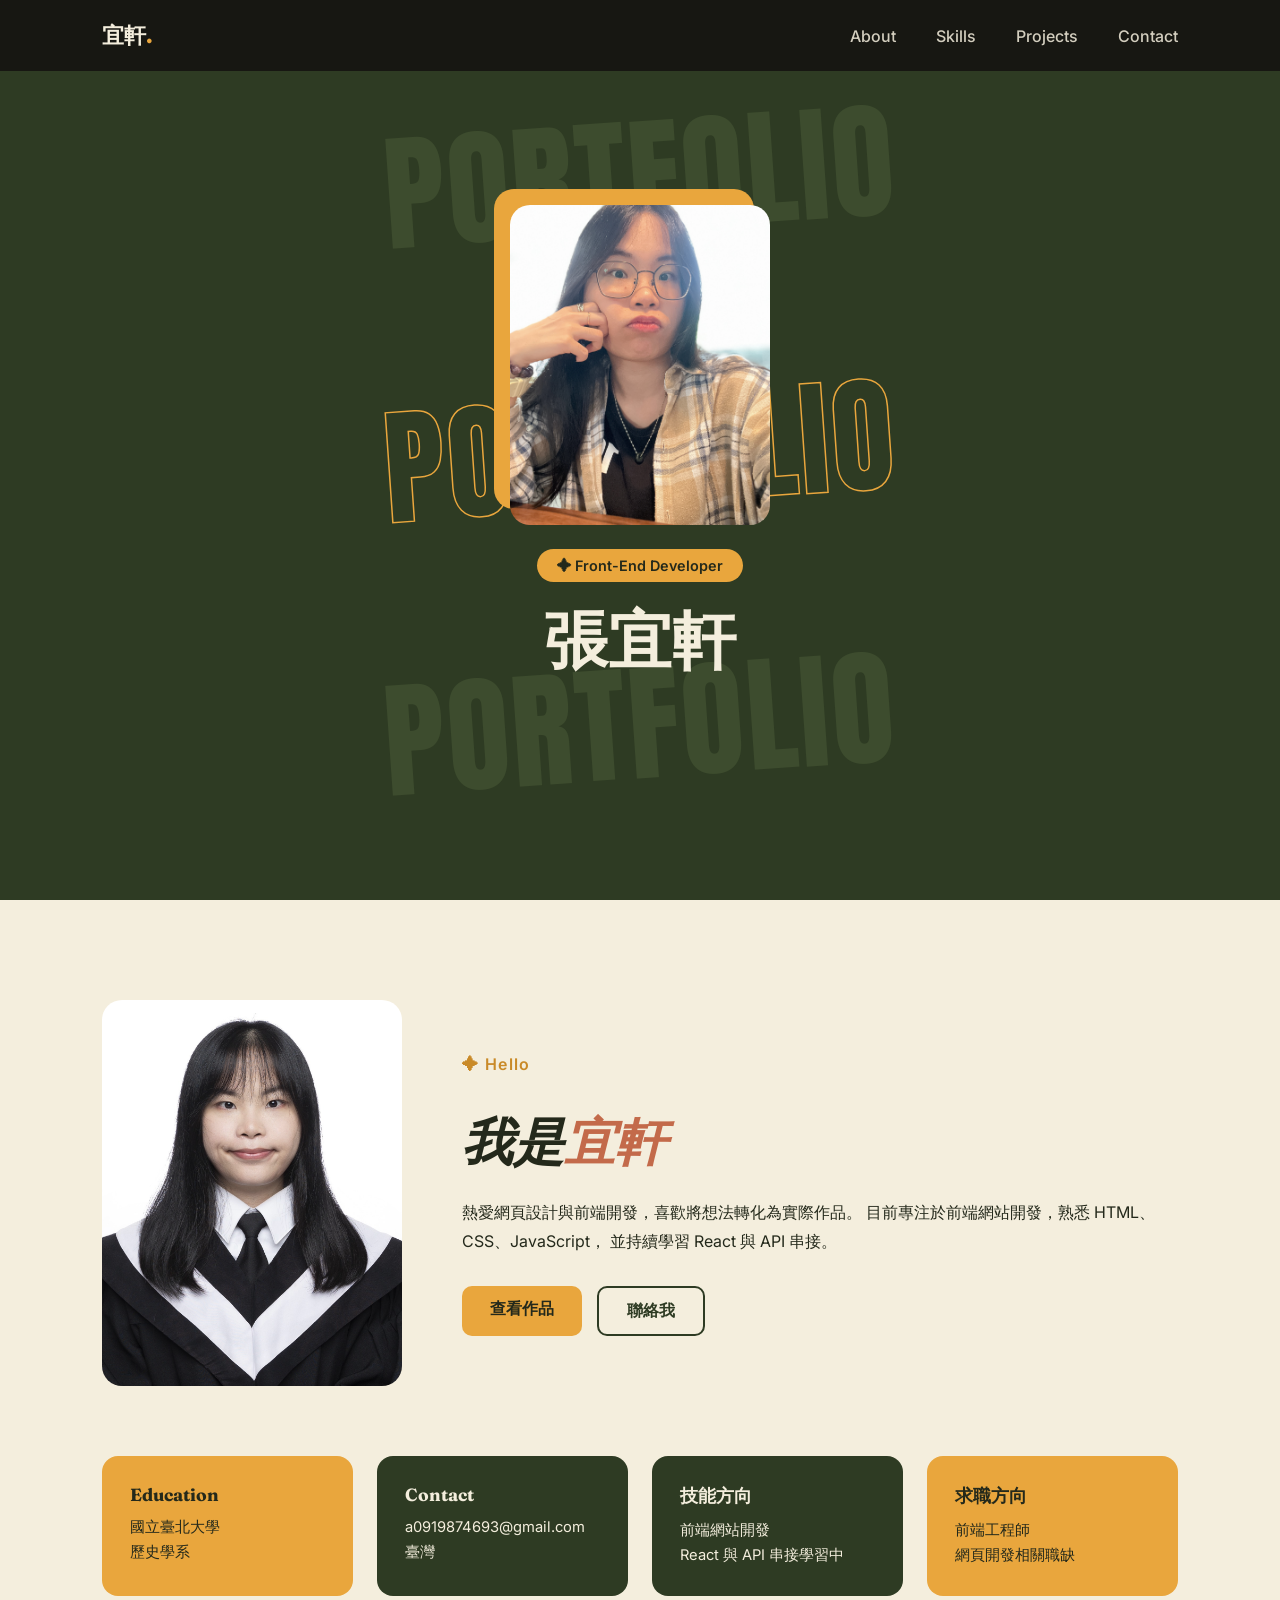
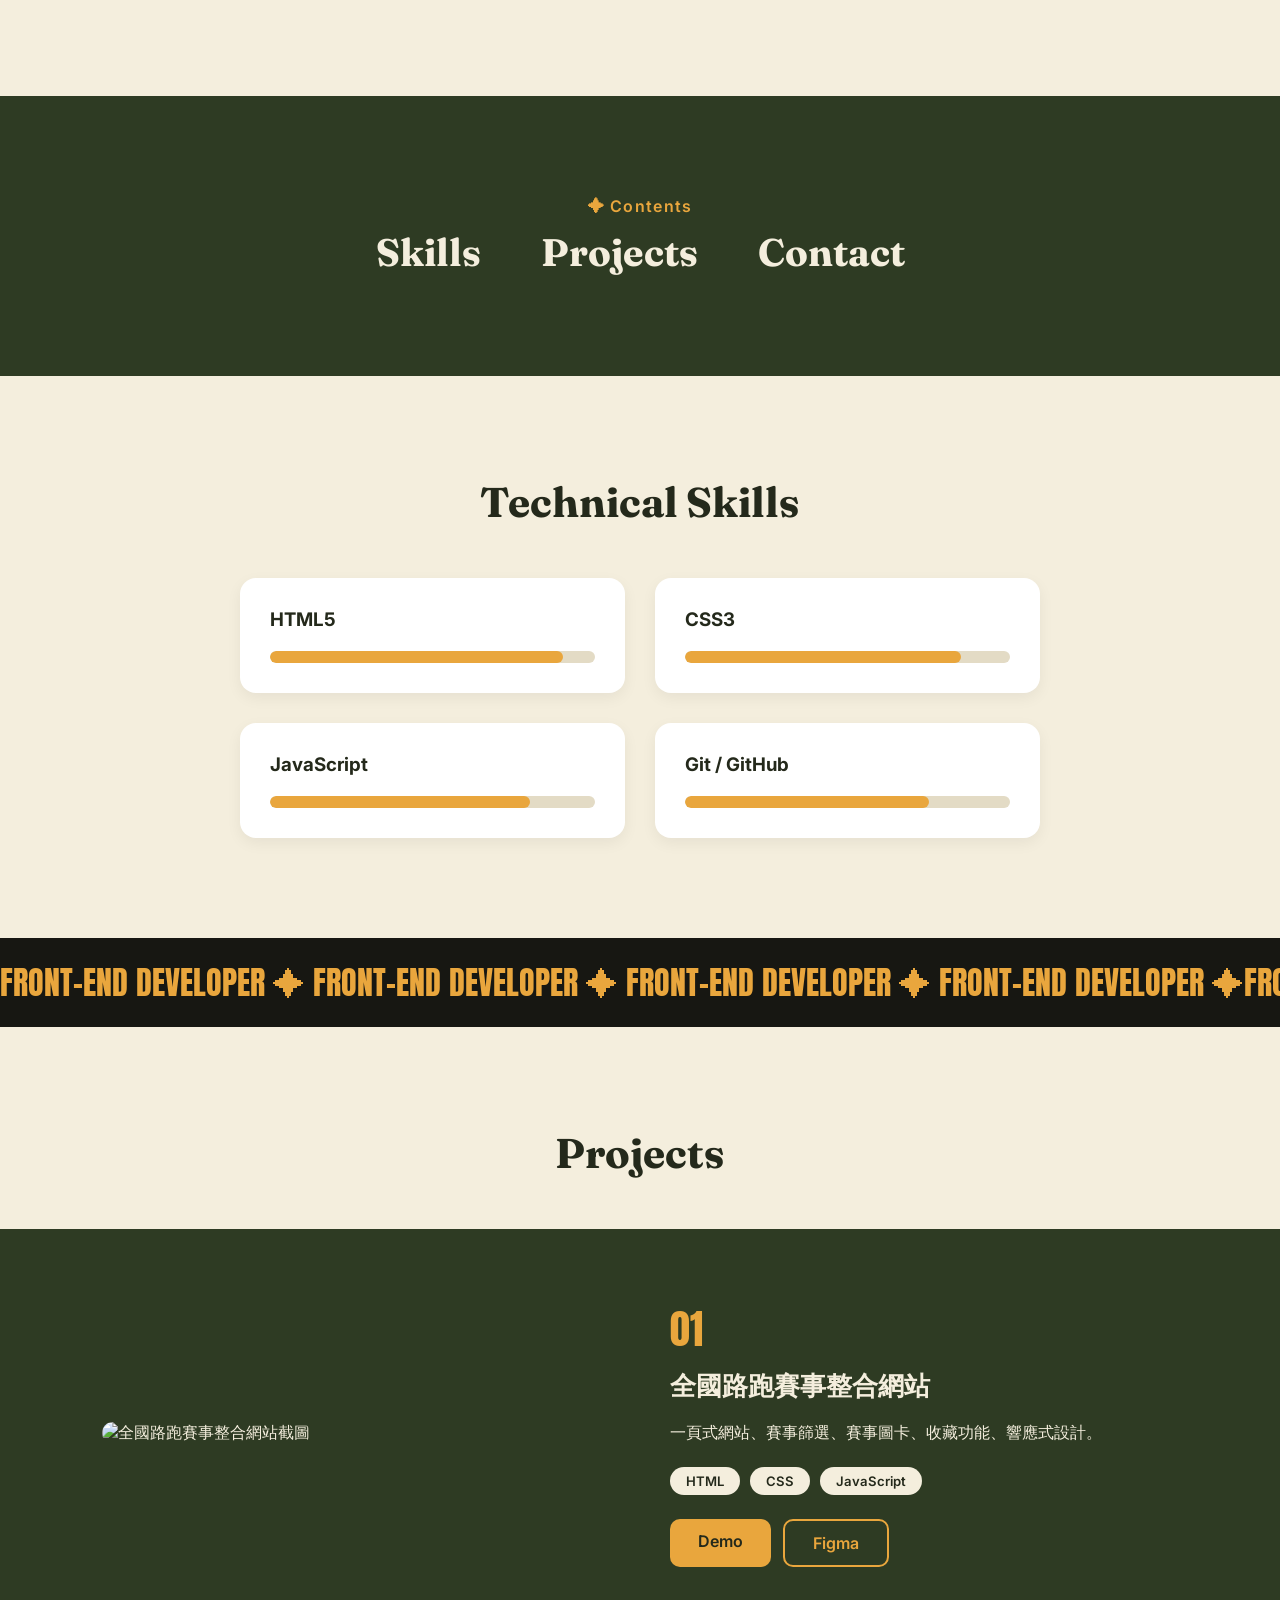
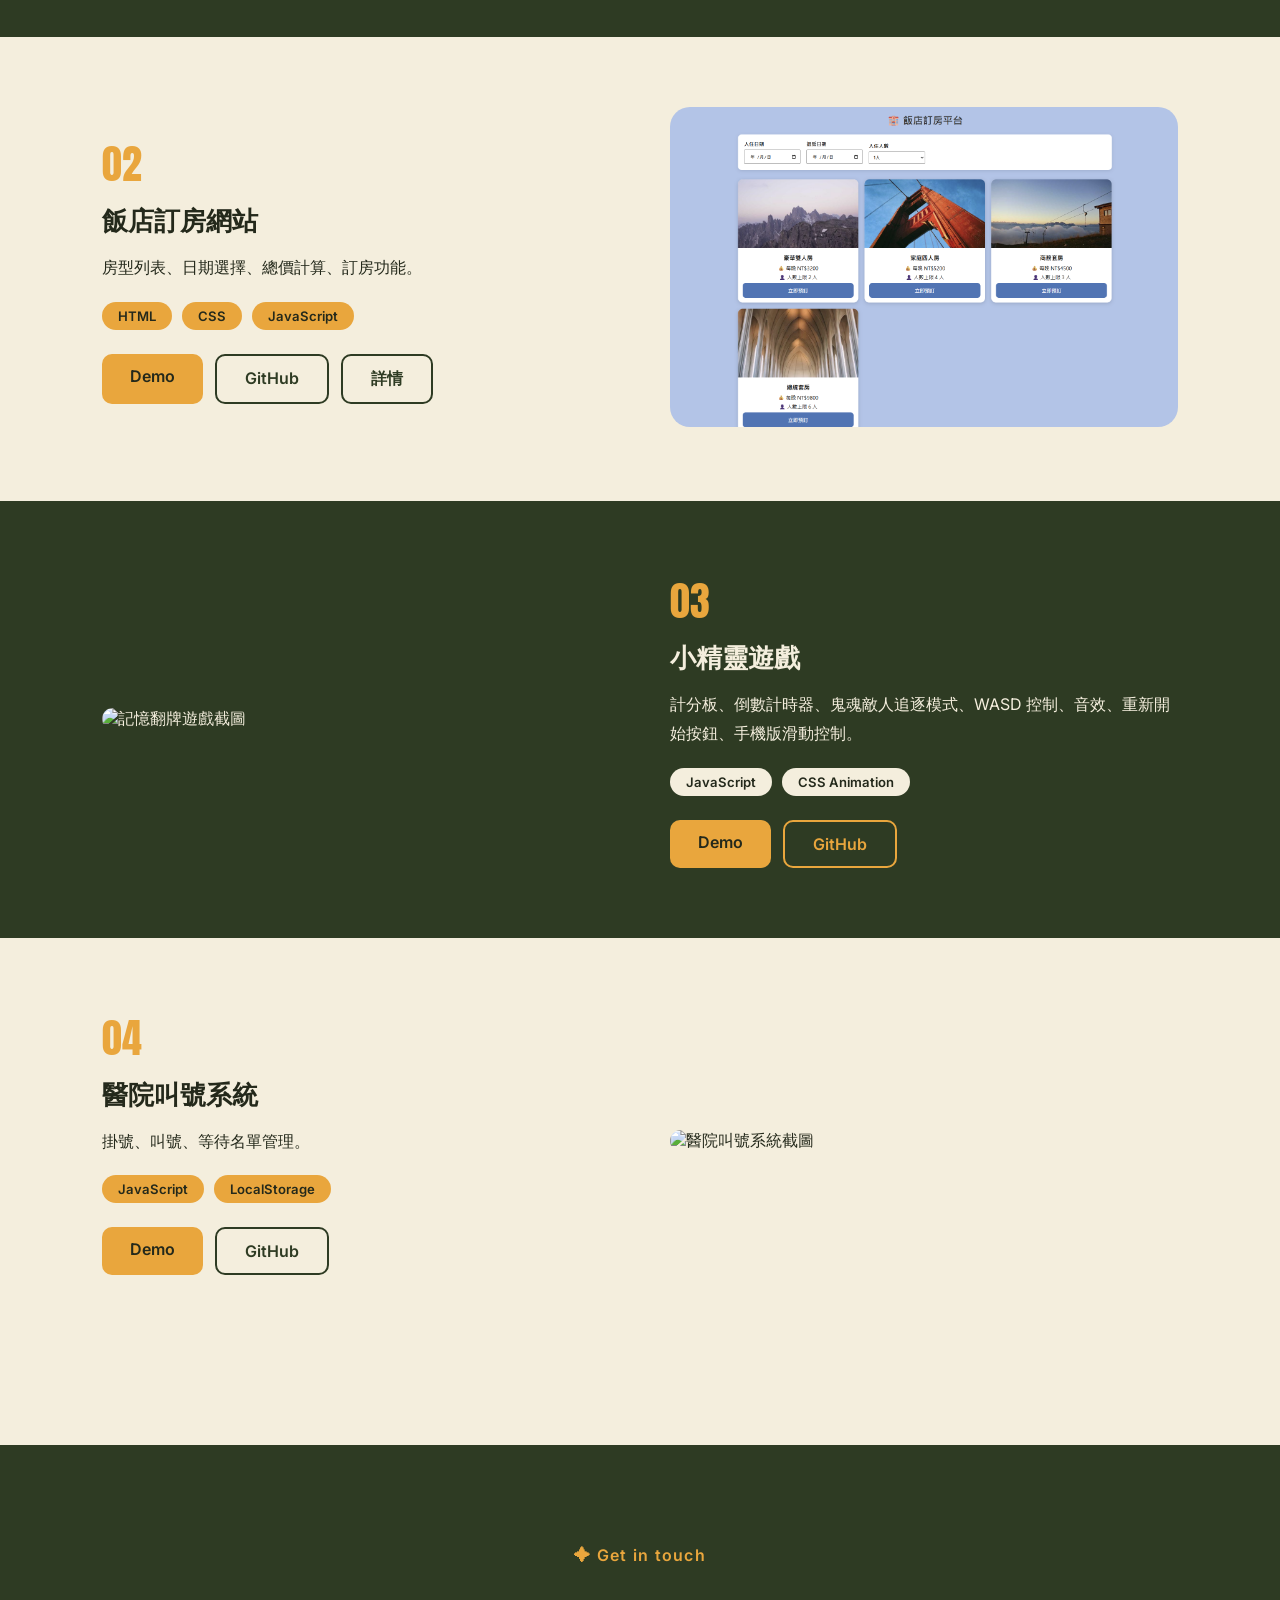
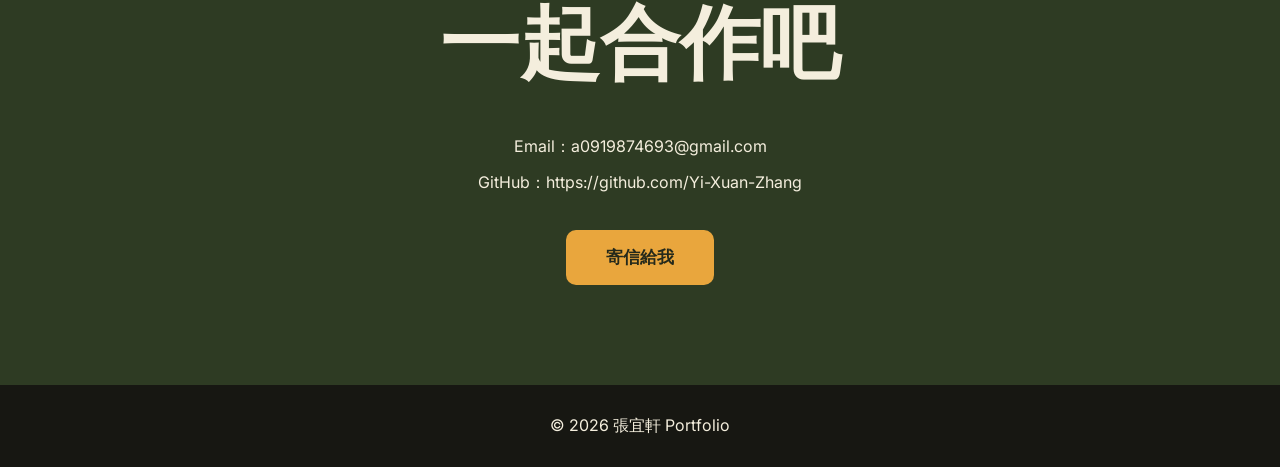
==== commit 0aba598d: "修改" ====
--- a/protfolio/index.html
+++ b/protfolio/index.html
@@ -167,8 +167,8 @@
       <div class="project-media"><img src="images/memory.jpg" alt="記憶翻牌遊戲截圖"></div>
       <div class="project-info">
         <span class="project-num">03</span>
-        <h3>記憶翻牌遊戲</h3>
-        <p>計時器、動畫效果、分數系統。</p>
+        <h3>小精靈遊戲</h3>
+        <p>計分板、倒數計時器、鬼魂敵人追逐模式、WASD 控制、音效、重新開始按鈕、手機版滑動控制。</p>
         <div class="tools-row">
           <span class="tool-tag">JavaScript</span>
           <span class="tool-tag">CSS Animation</span>
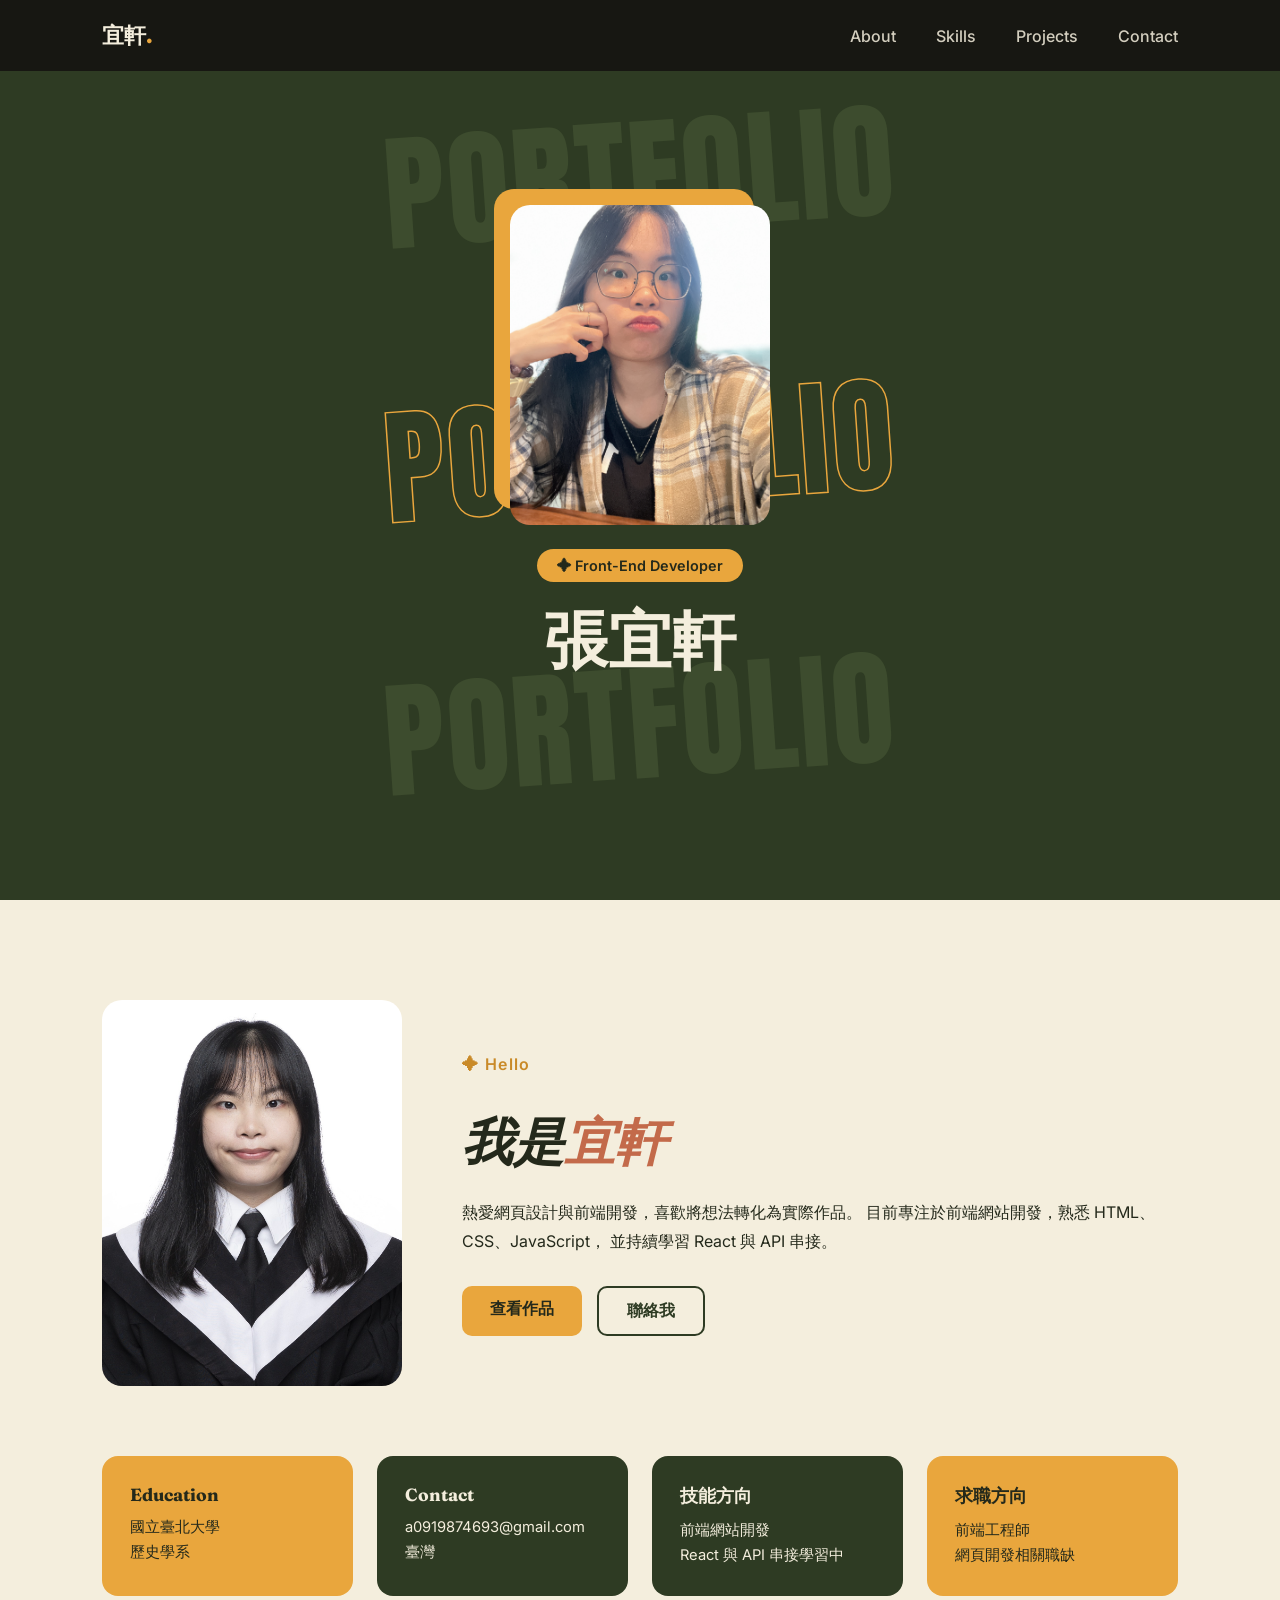
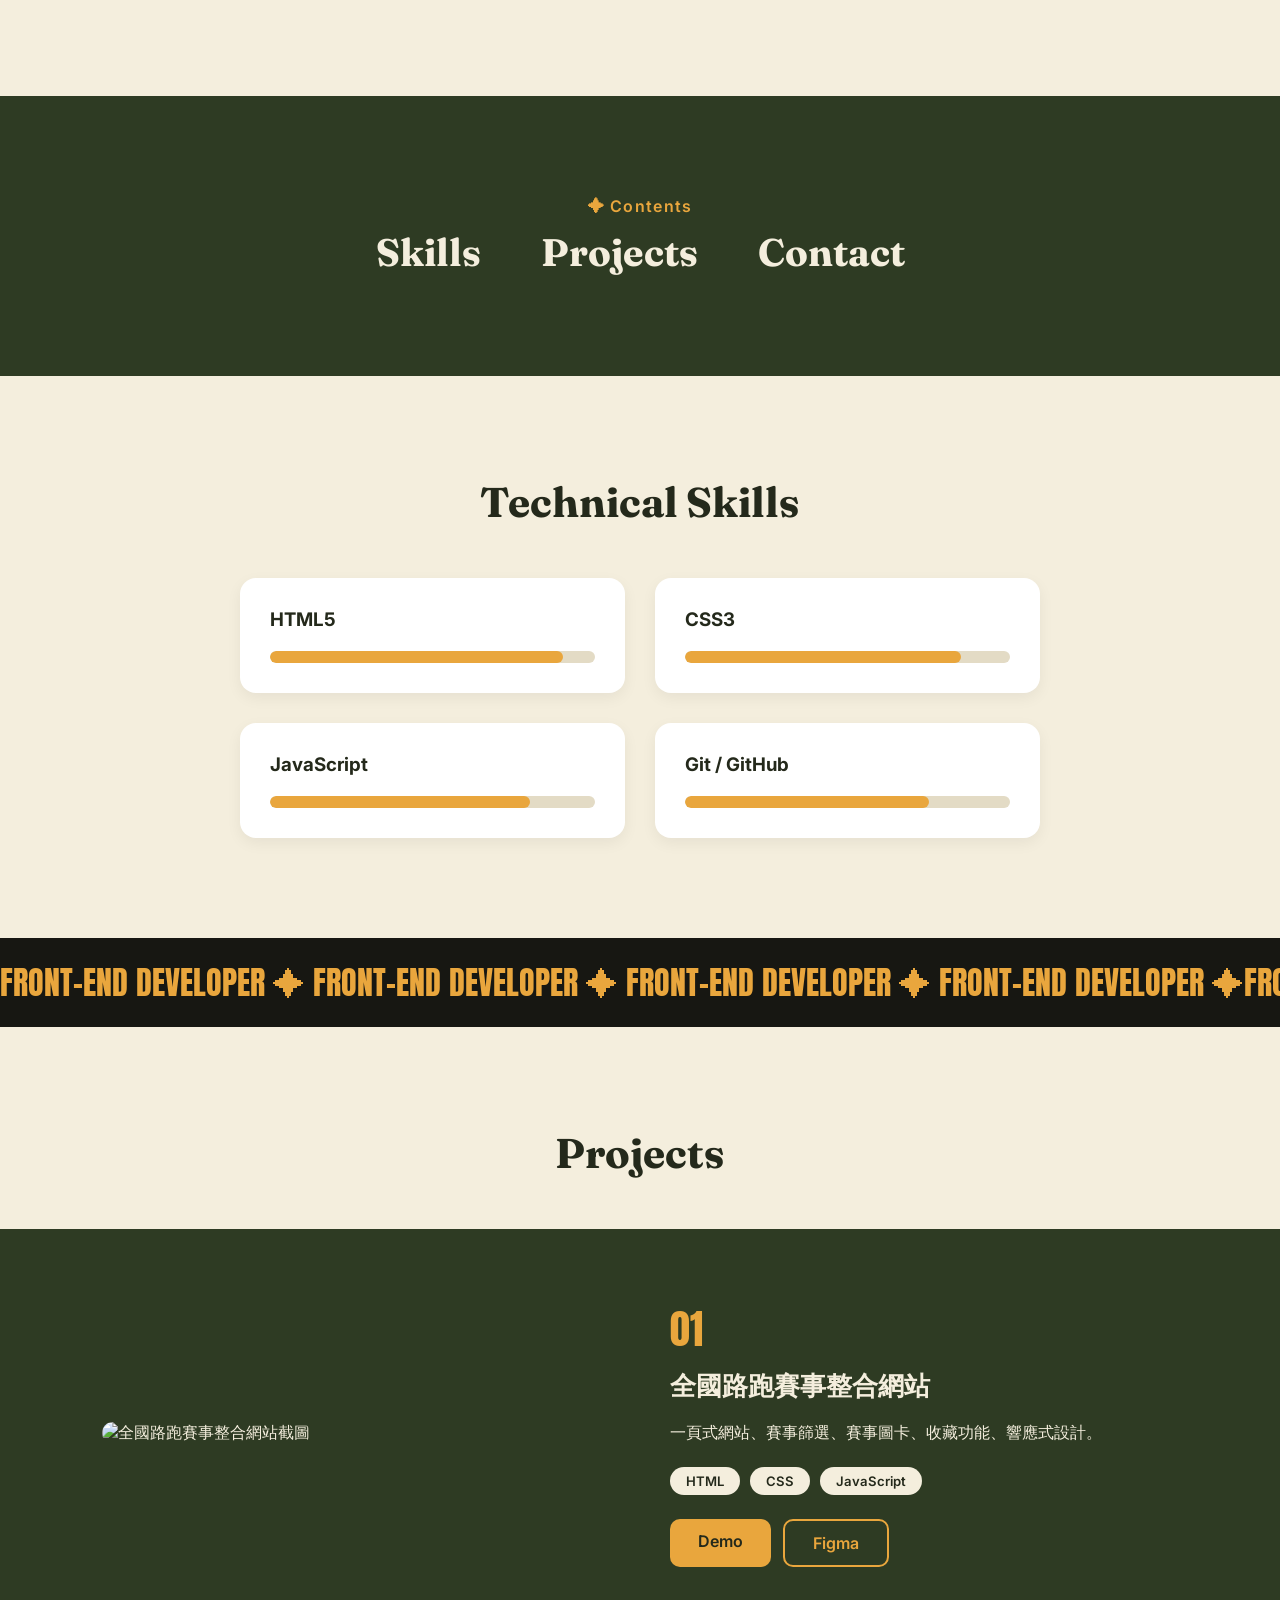
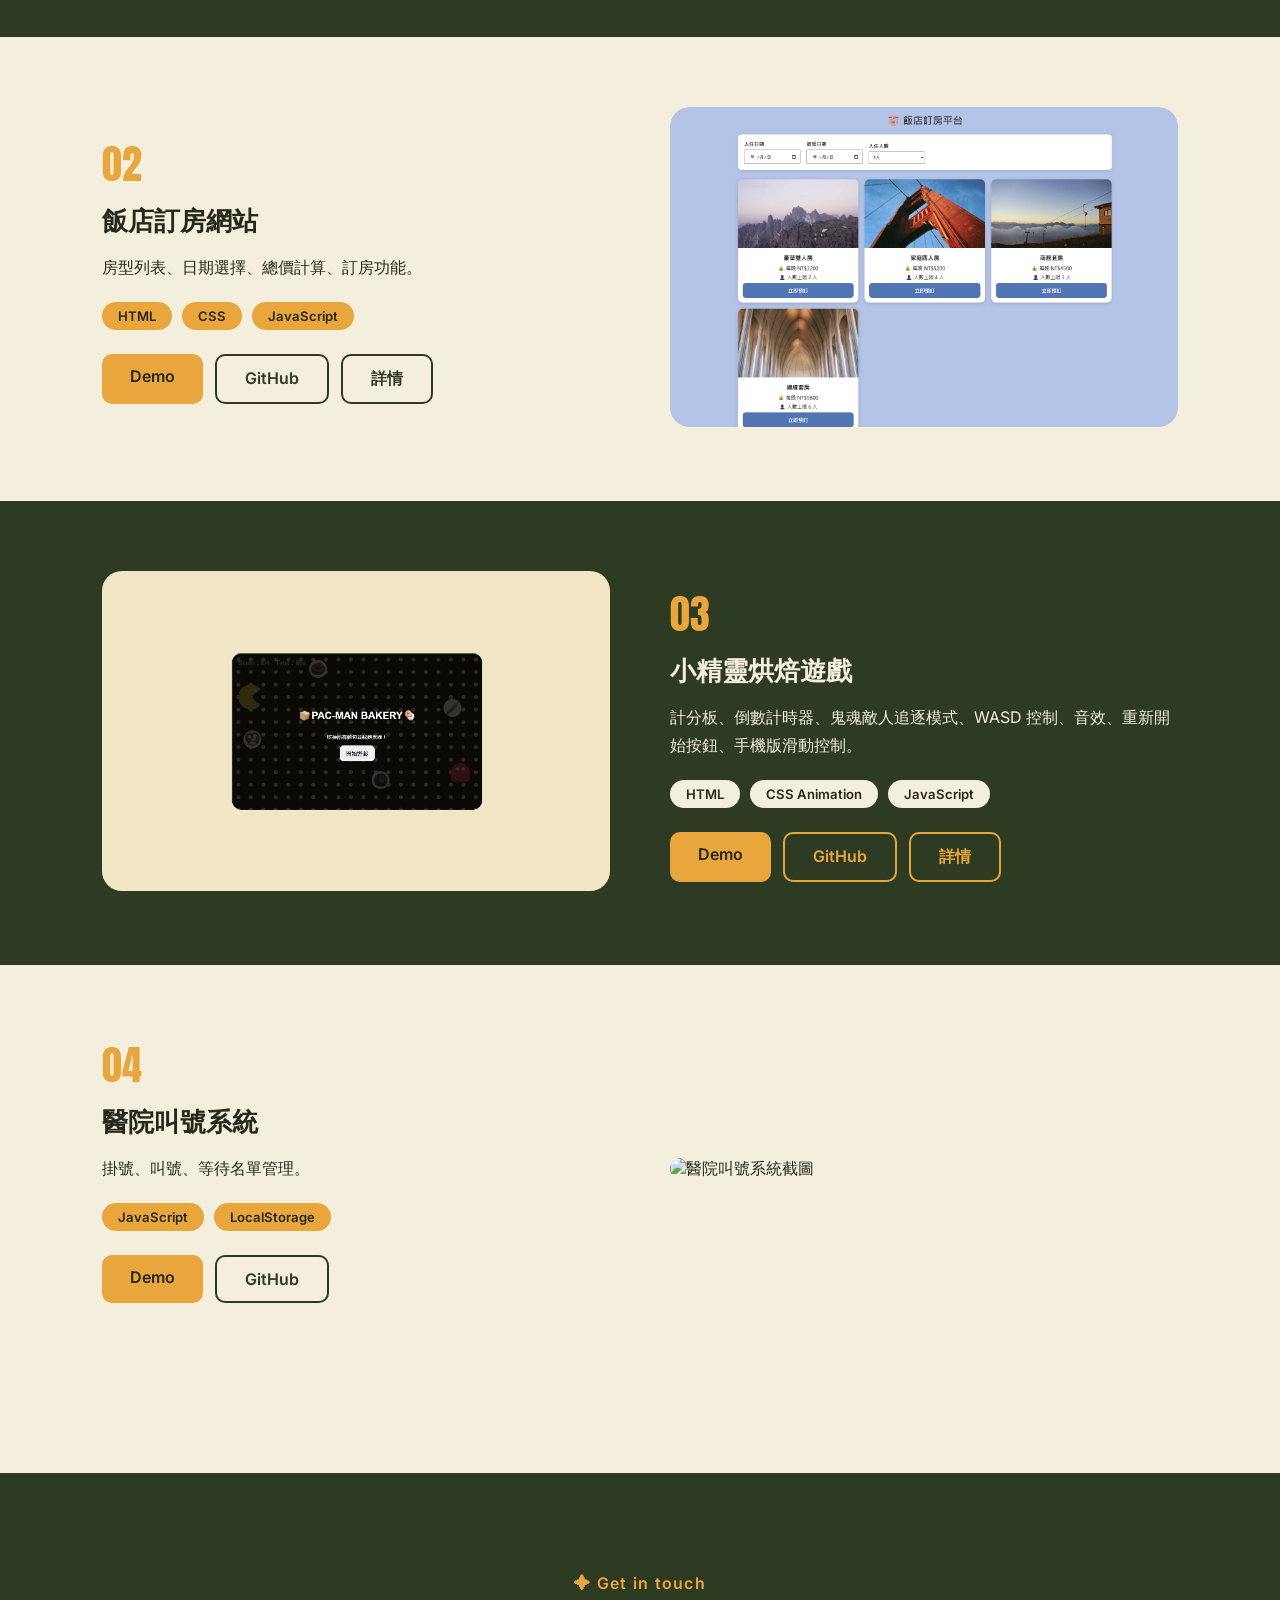
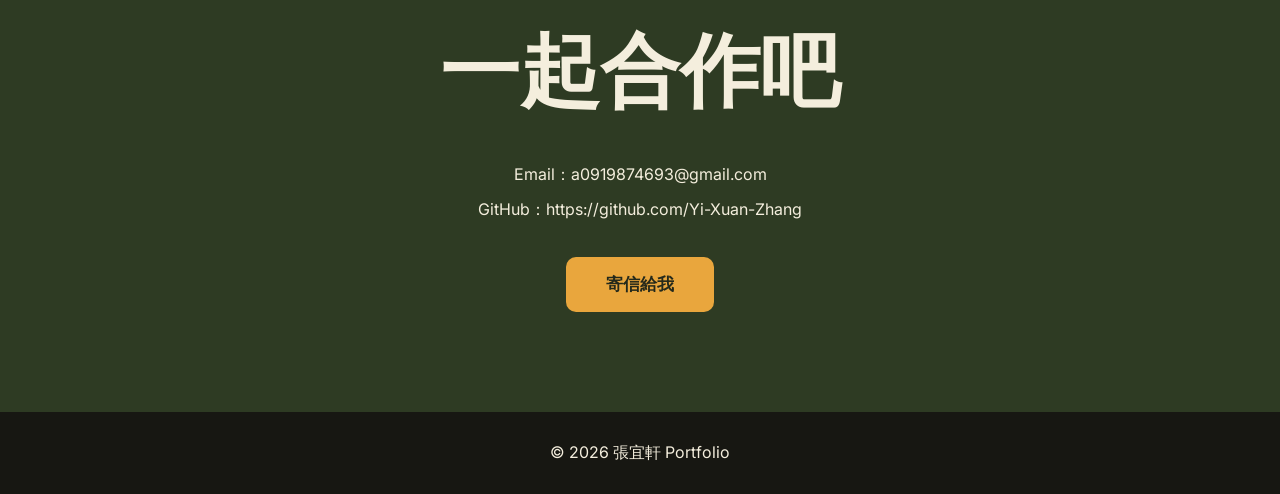
==== commit eeec81cb: "update" ====
--- a/protfolio/index.html
+++ b/protfolio/index.html
@@ -164,18 +164,20 @@
     </div>
 
     <div class="project-block">
-      <div class="project-media"><img src="images/memory.jpg" alt="記憶翻牌遊戲截圖"></div>
+      <div class="project-media"><img src="image/pacman-home.png" alt="記憶翻牌遊戲截圖"></div>
       <div class="project-info">
         <span class="project-num">03</span>
-        <h3>小精靈遊戲</h3>
+        <h3>小精靈烘焙遊戲</h3>
         <p>計分板、倒數計時器、鬼魂敵人追逐模式、WASD 控制、音效、重新開始按鈕、手機版滑動控制。</p>
         <div class="tools-row">
-          <span class="tool-tag">JavaScript</span>
+          <span class="tool-tag">HTML</span>
           <span class="tool-tag">CSS Animation</span>
-        </div>
-        <div class="project-btns">
-          <a href="#" class="btn">Demo</a>
-          <a href="#" class="btn btn-outline">GitHub</a>
+          <span class="tool-tag">JavaScript</span>
+        </div>
+        <div class="project-btns">
+          <a href="https://Yi-Xuan-Zhang.github.io/Pac-Man-game/" class="btn">Demo</a>
+          <a href="https://github.com/Yi-Xuan-Zhang/Pac-Man-game" class="btn btn-outline">GitHub</a>
+          <a href="./pac-man.html" class="btn btn-outline">詳情</a>
         </div>
       </div>
     </div>
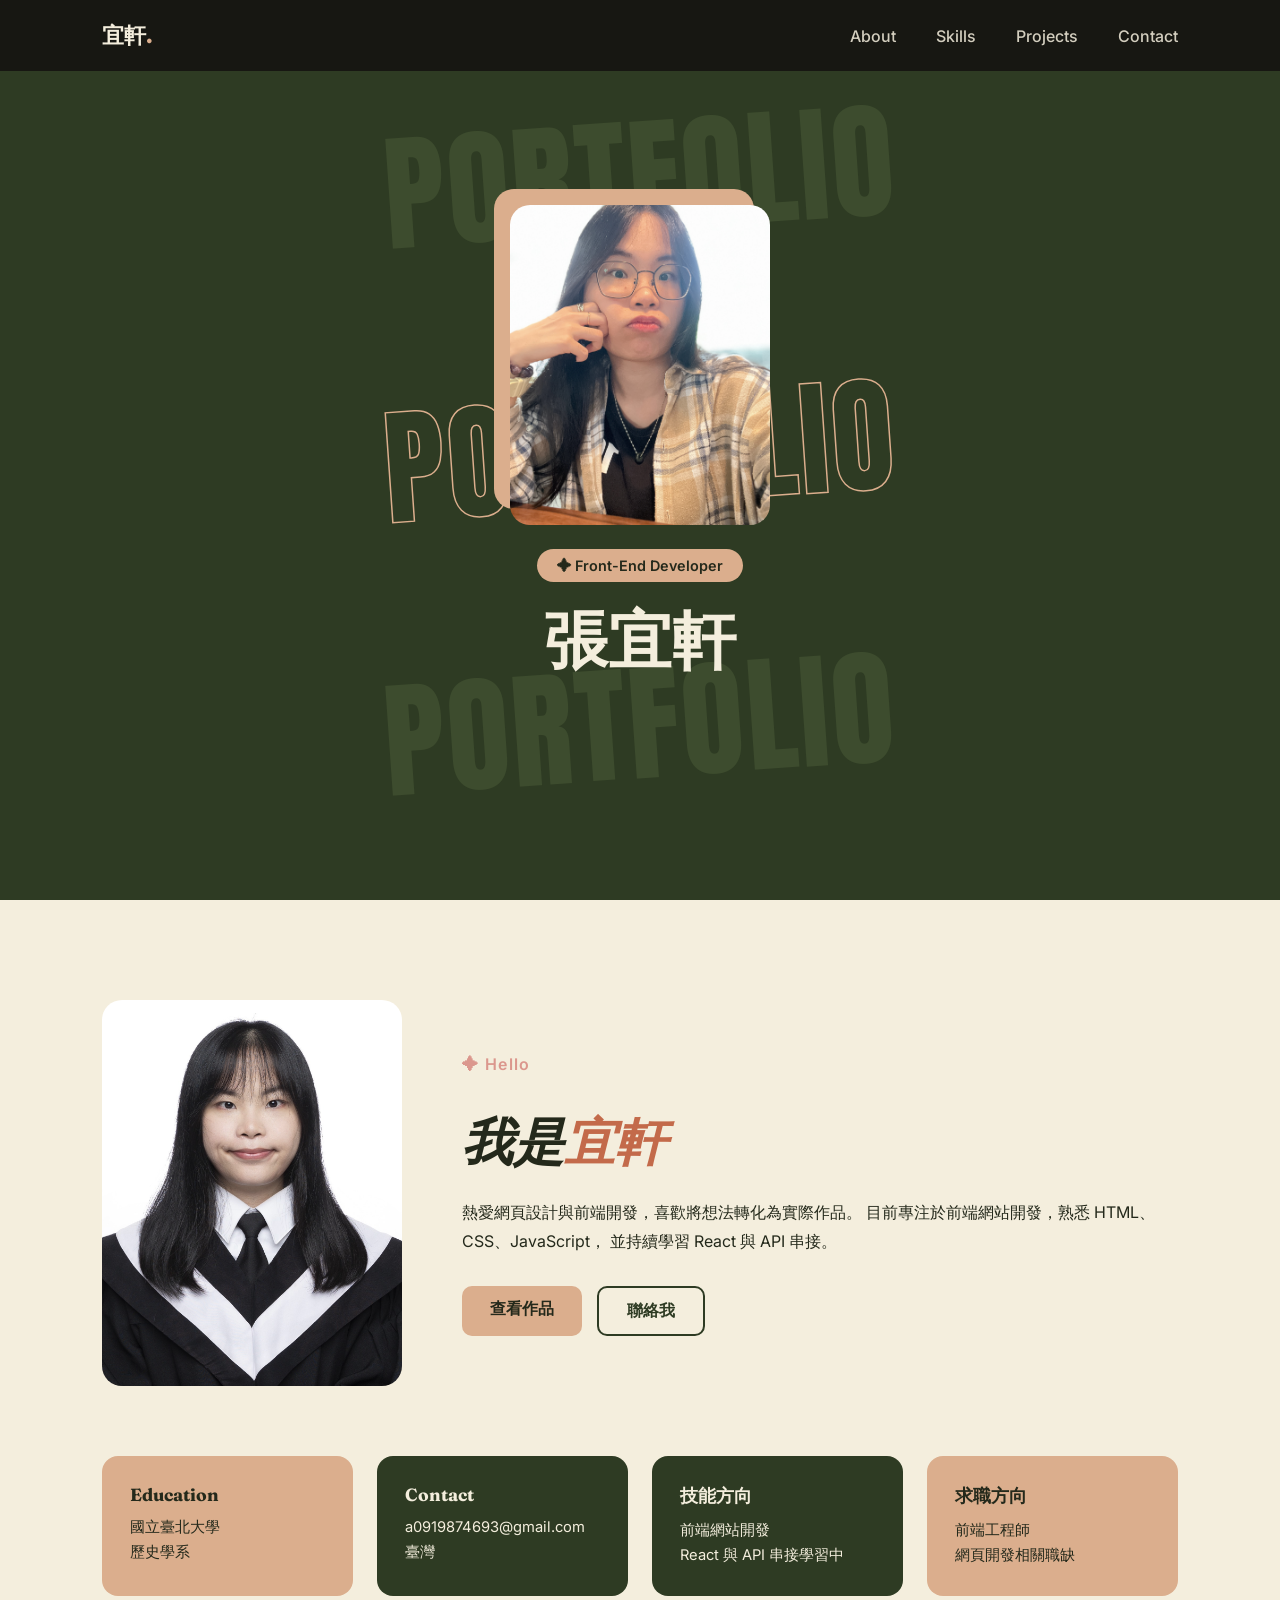
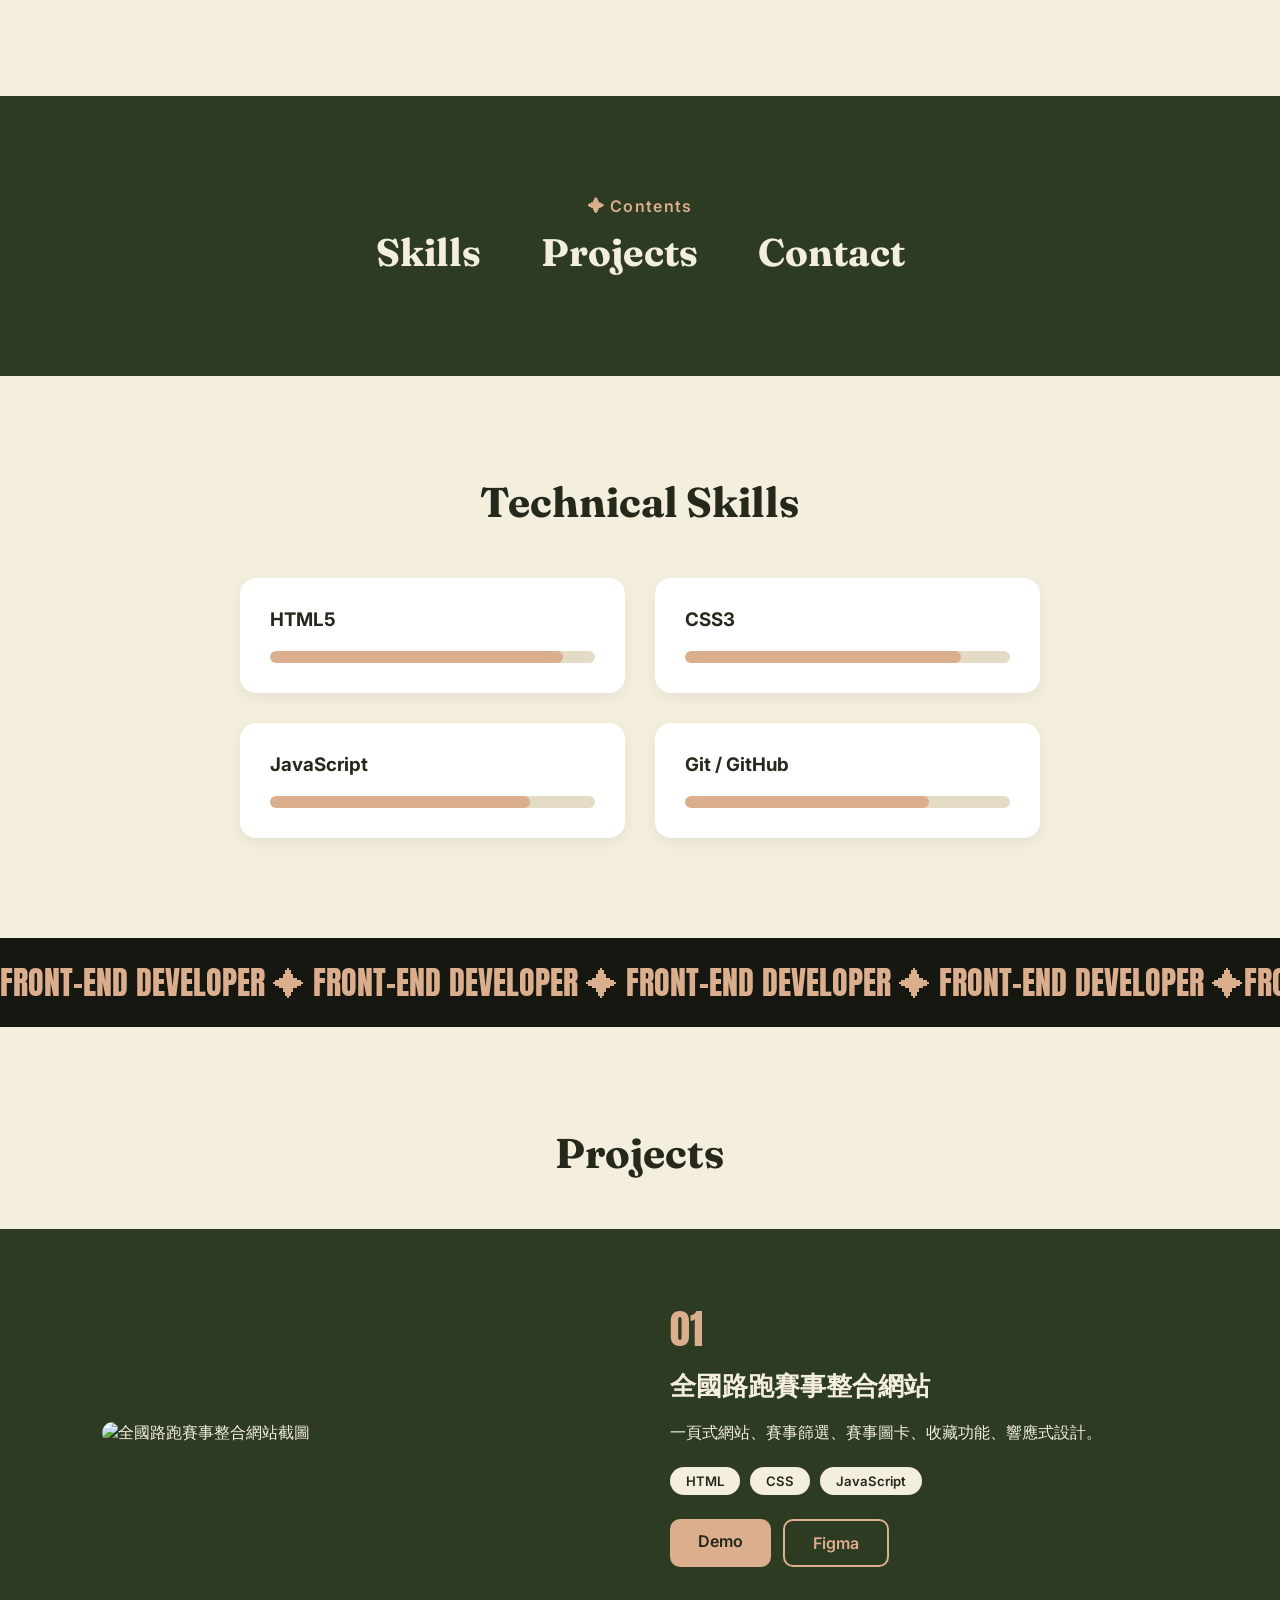
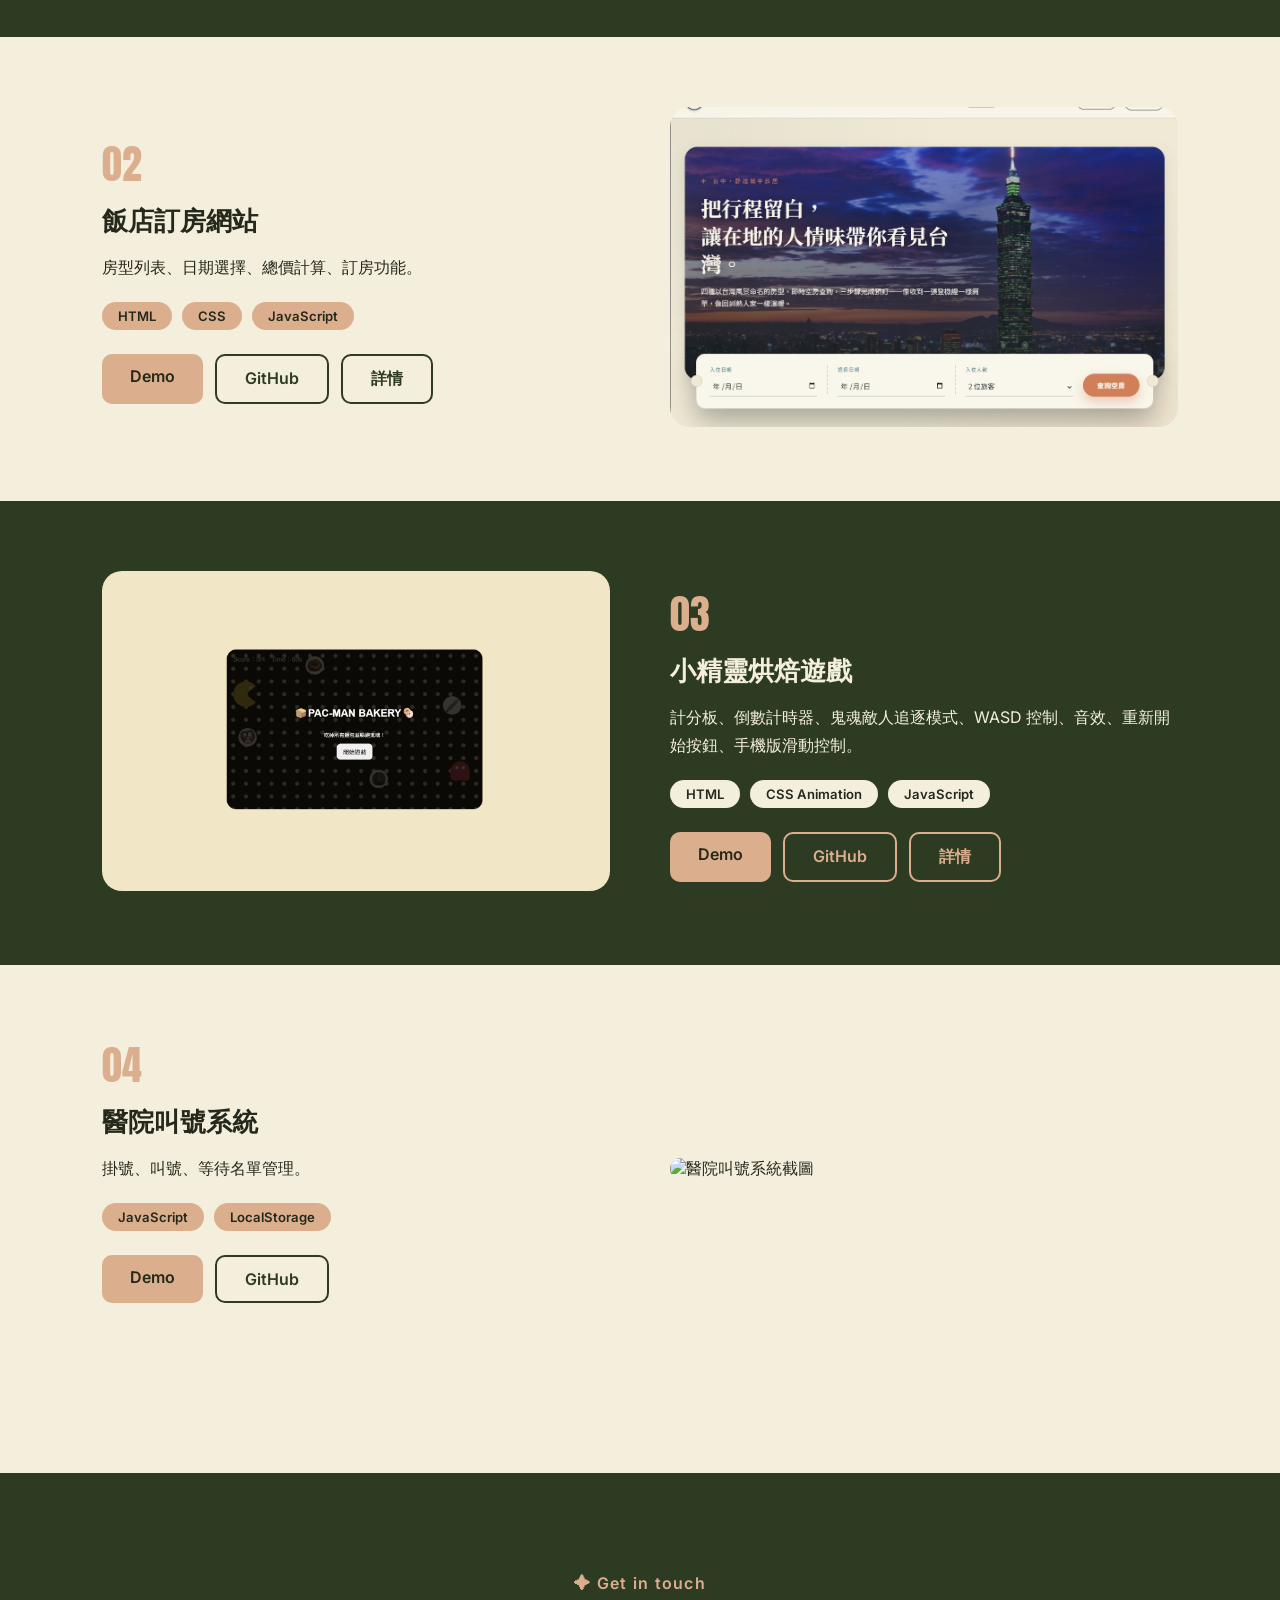
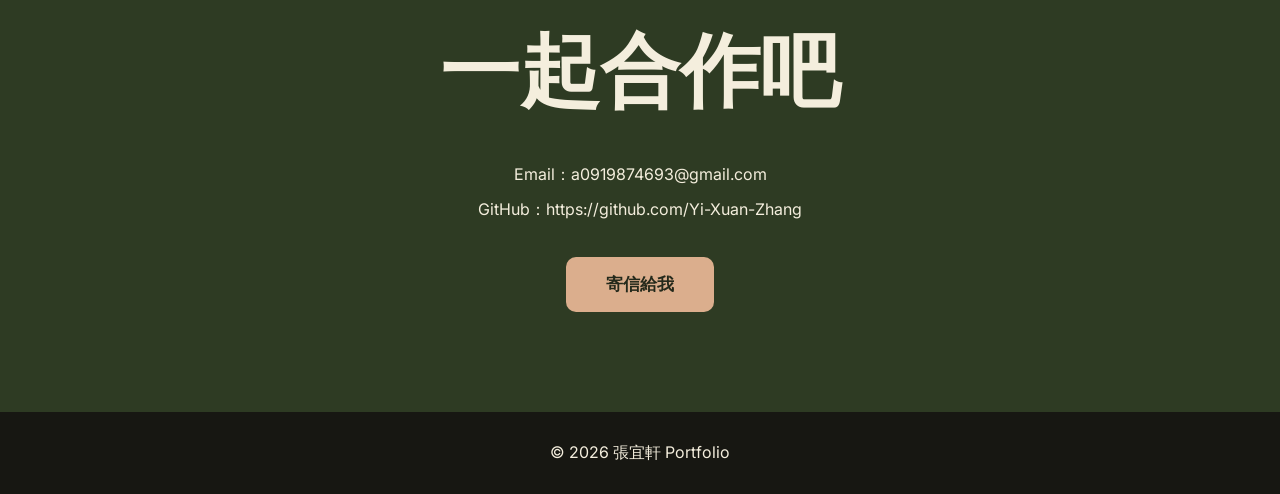
==== commit 37faeff6: "修改" ====
--- a/protfolio/index.html
+++ b/protfolio/index.html
@@ -145,7 +145,7 @@
     </div>
 
     <div class="project-block">
-      <div class="project-media"><img src="image/hotel-home.png" alt="飯店訂房網站截圖"></div>
+      <div class="project-media"><img src="image/hotelbooking-home.png" alt="飯店訂房網站截圖"></div>
       <div class="project-info">
         <span class="project-num">02</span>
         <h3>飯店訂房網站</h3>
--- a/protfolio/style.css
+++ b/protfolio/style.css
@@ -8,8 +8,8 @@
     --green: #2E3B23;
     --green-soft: #3D4C2E;
     --cream: #F4EEDD;
-    --mustard: #E9A63D;
-    --mustard-dark: #C98A28;
+    --mustard: #DBAE8D;
+    --mustard-dark: #DB978D;
     --rust: #C36A4A;
     --black: #171712;
     --text-dark: #24291B;
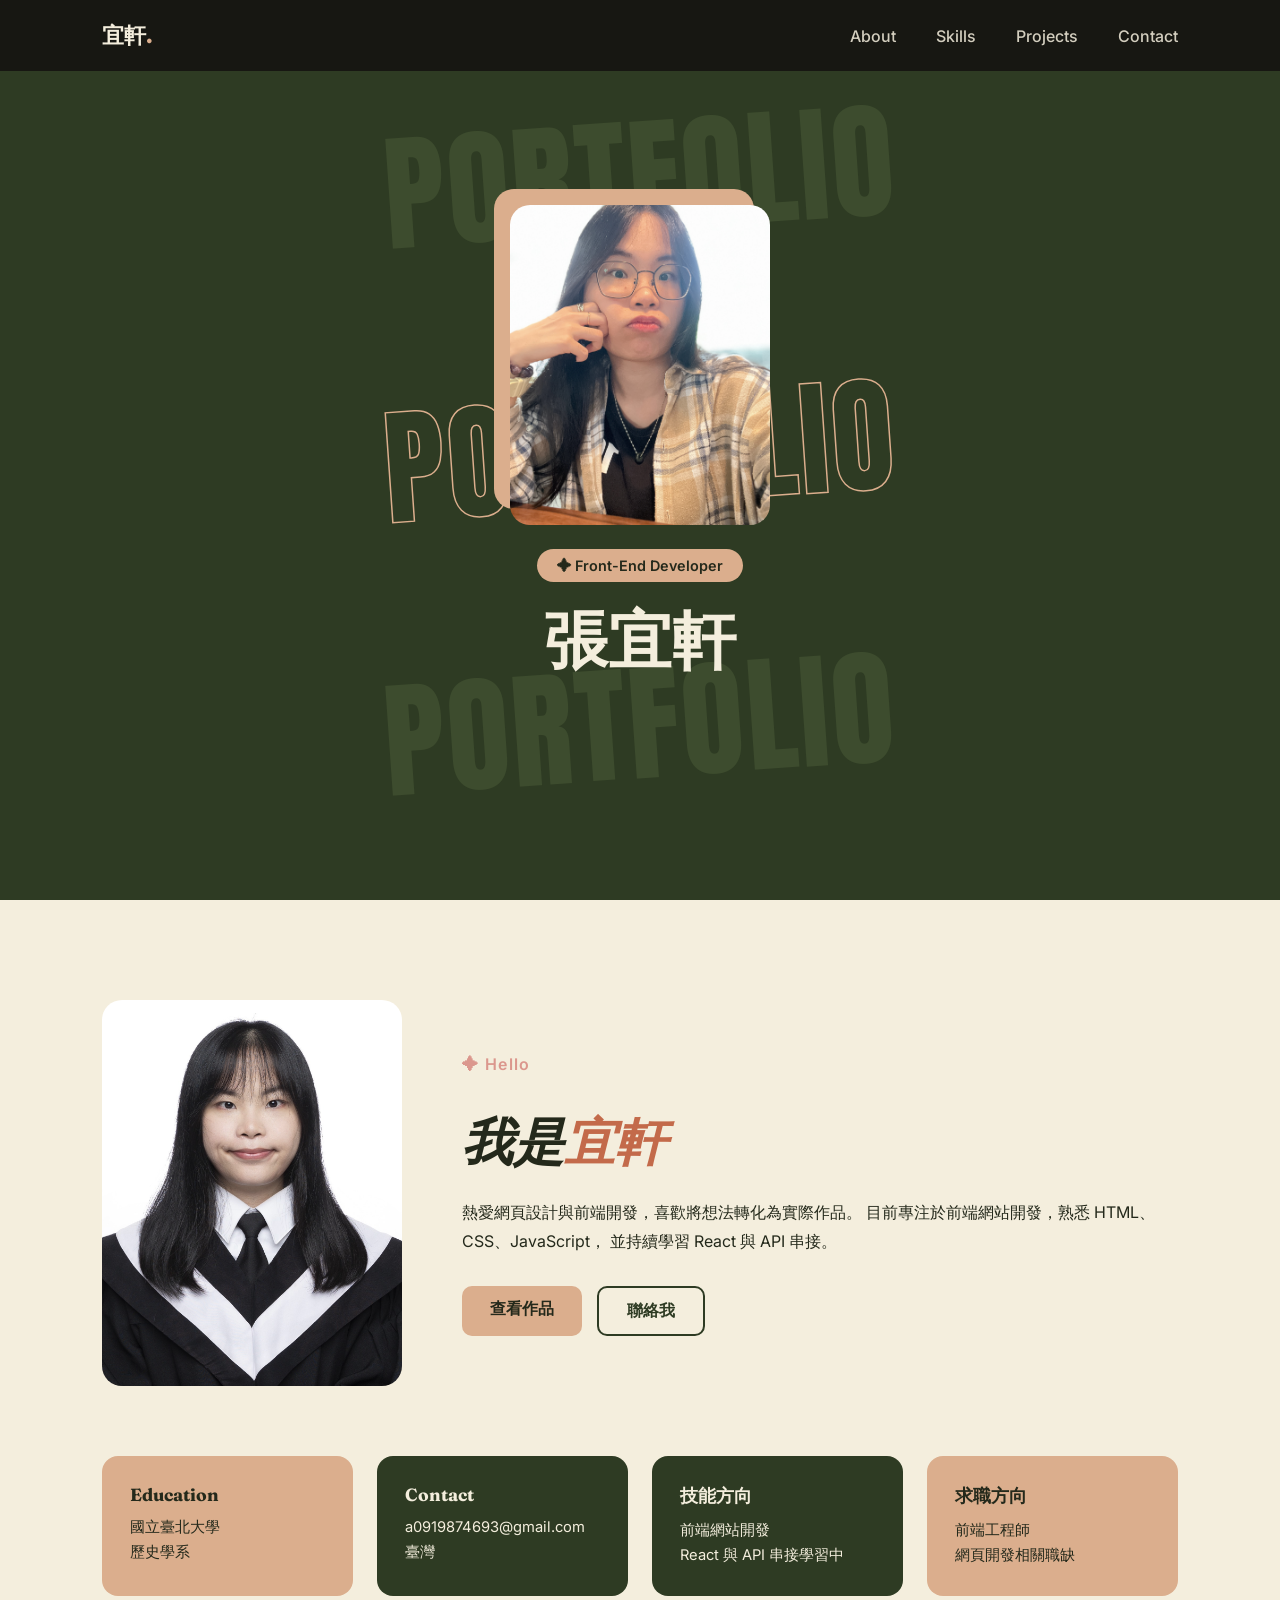
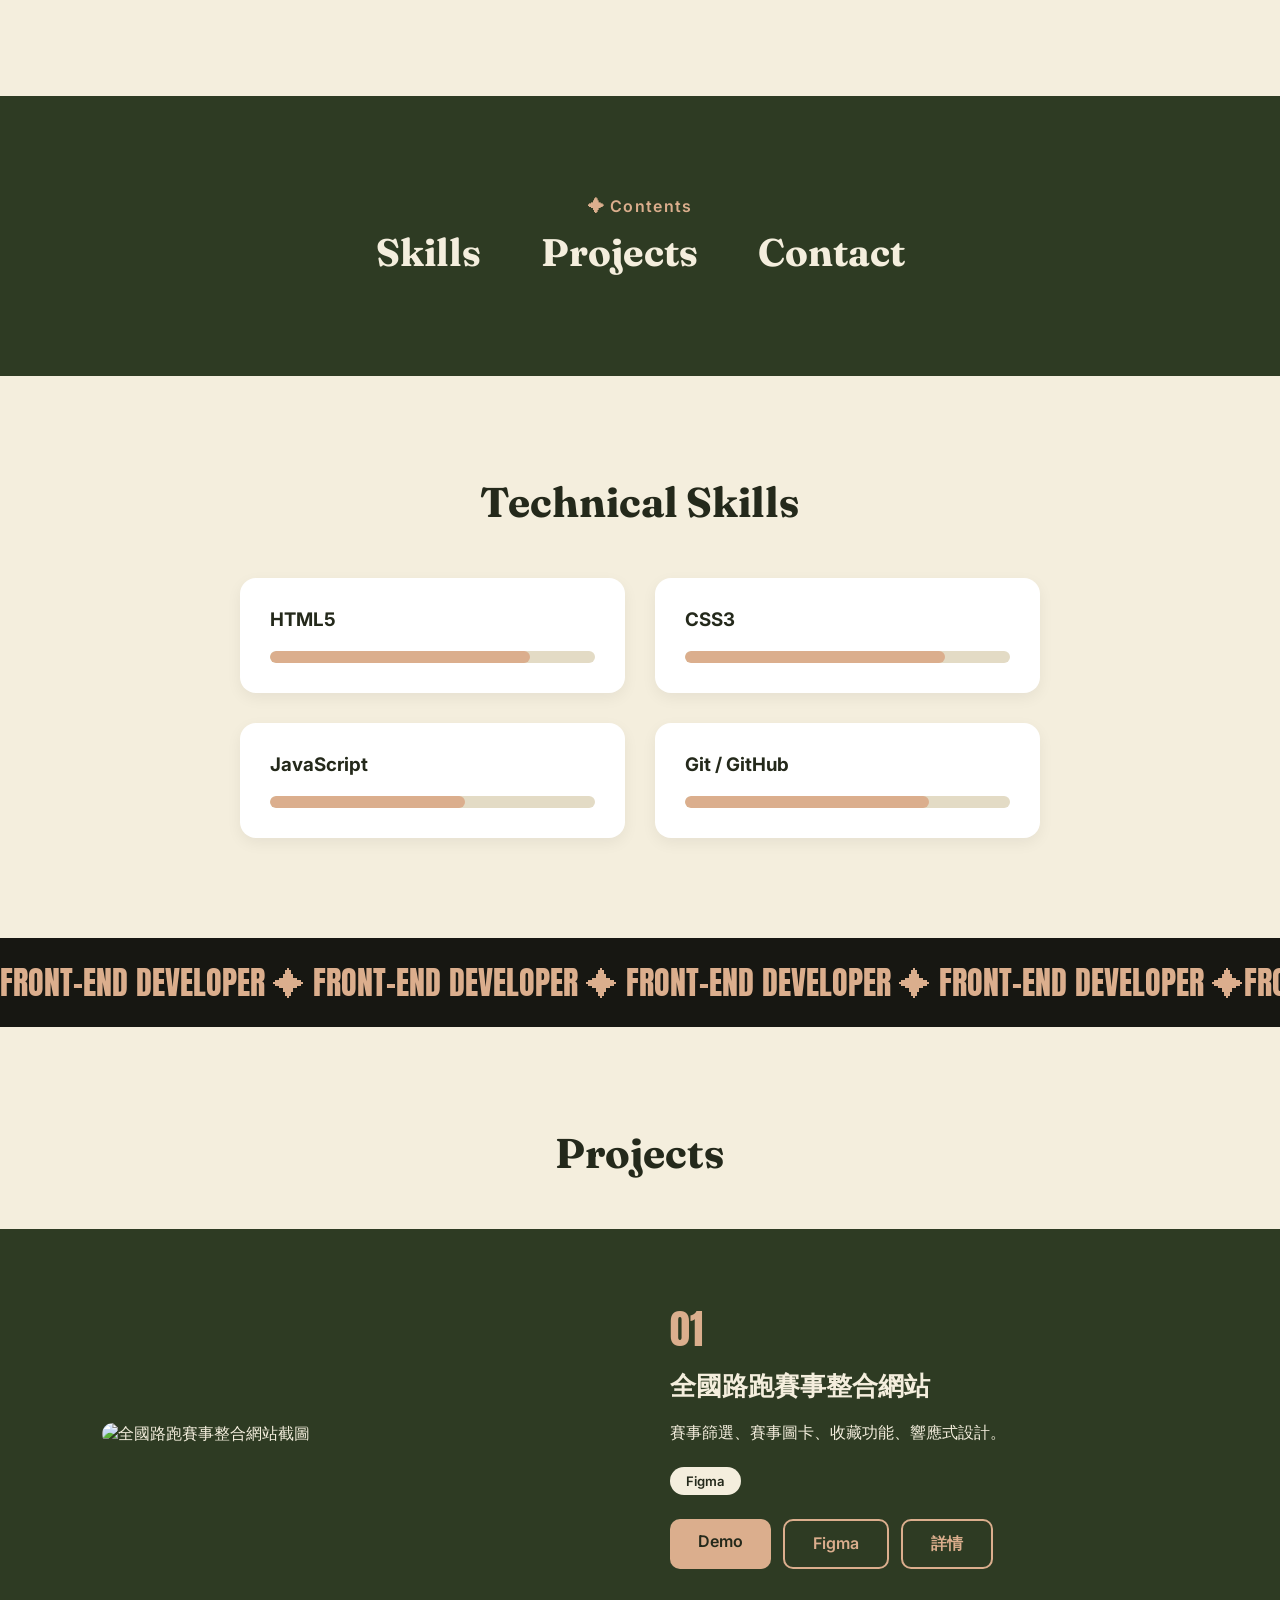
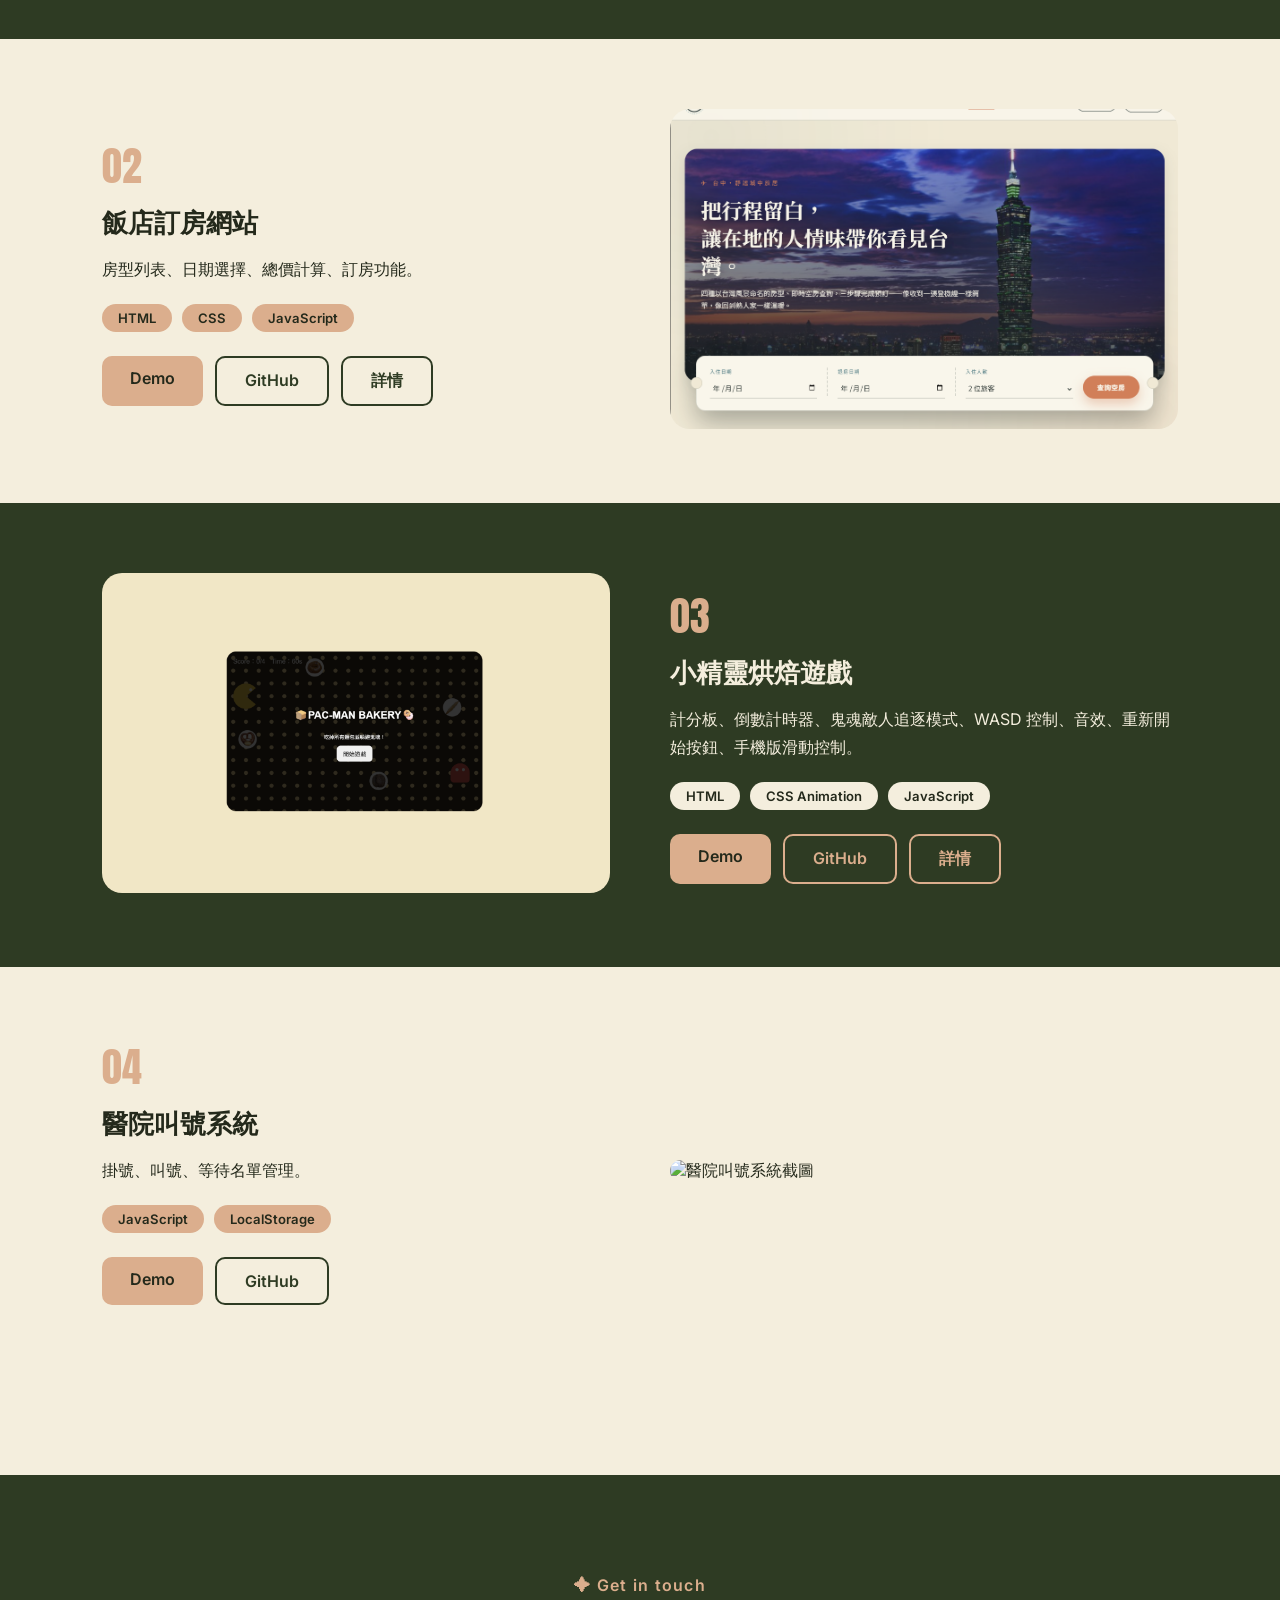
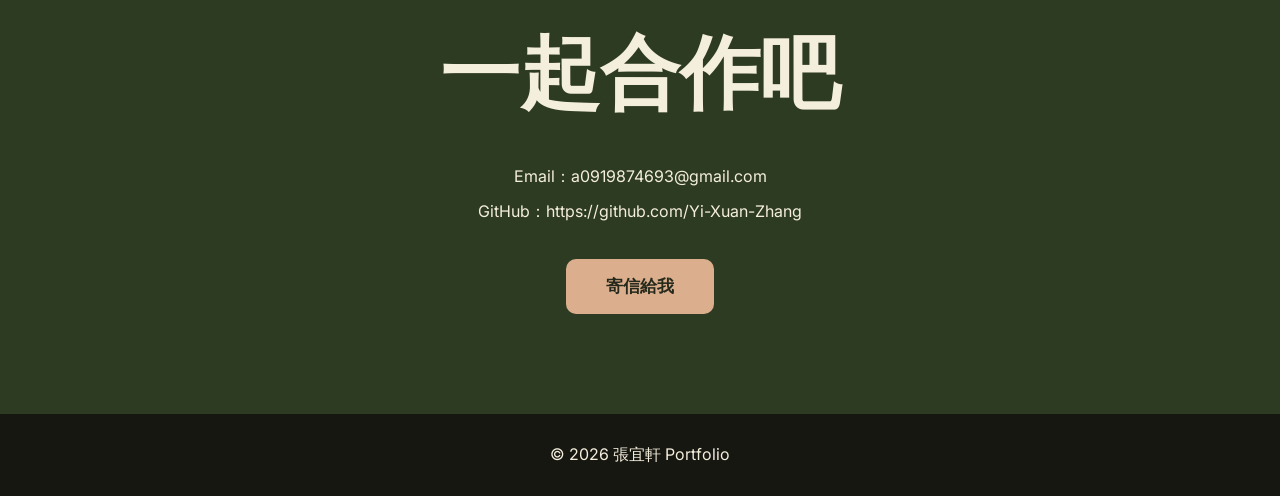
==== commit 7ff020c8: "更新" ====
--- a/protfolio/index.html
+++ b/protfolio/index.html
@@ -97,15 +97,15 @@
     <div class="skills-grid">
       <div class="skill-card">
         <h3>HTML5</h3>
-        <div class="bar"><span style="width:90%"></span></div>
+        <div class="bar"><span style="width:80%"></span></div>
       </div>
       <div class="skill-card">
         <h3>CSS3</h3>
-        <div class="bar"><span style="width:85%"></span></div>
+        <div class="bar"><span style="width:80%"></span></div>
       </div>
       <div class="skill-card">
         <h3>JavaScript</h3>
-        <div class="bar"><span style="width:80%"></span></div>
+        <div class="bar"><span style="width:60%"></span></div>
       </div>
       <div class="skill-card">
         <h3>Git / GitHub</h3>
@@ -131,15 +131,15 @@
       <div class="project-info">
         <span class="project-num">01</span>
         <h3>全國路跑賽事整合網站</h3>
-        <p>一頁式網站、賽事篩選、賽事圖卡、收藏功能、響應式設計。</p>
-        <div class="tools-row">
-          <span class="tool-tag">HTML</span>
-          <span class="tool-tag">CSS</span>
-          <span class="tool-tag">JavaScript</span>
+        <p>賽事篩選、賽事圖卡、收藏功能、響應式設計。</p>
+        <div class="tools-row">
+          <span class="tool-tag">Figma</span>
         </div>
         <div class="project-btns">
           <a href="#" class="btn">Demo</a>
           <a href="#" class="btn btn-outline">Figma</a>
+          <a href="" class="btn btn-outline">詳情</a>
+
         </div>
       </div>
     </div>
